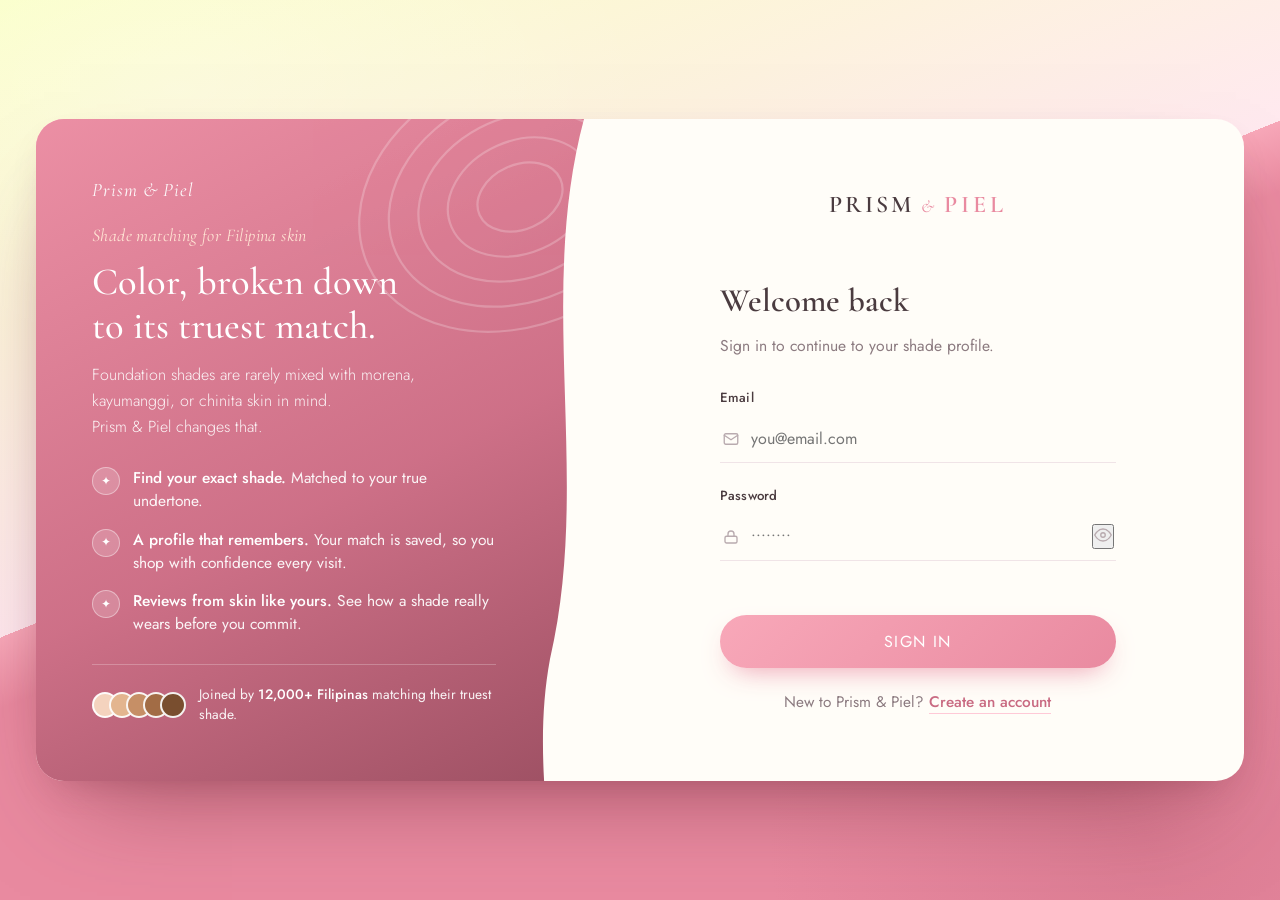
==== frontend/index.html @ 5a11ba4d "toggle switch for  password" ====
<!DOCTYPE html>
<html lang="en">
<head>
  <meta charset="UTF-8" />
  <meta name="viewport" content="width=device-width, initial-scale=1.0" />
  <title>Prism &amp; Piel</title>

  <!-- ===================================
  Cormorant Garamond - this one for elegant headings and titles 
  Jost - for body text 
  ======================================-->
  <link rel="preconnect" href="https://fonts.googleapis.com" />
  <link rel="preconnect" href="https://fonts.gstatic.com" crossorigin />
  <link href="https://fonts.googleapis.com/css2?family=Cormorant+Garamond:ital,wght@0,400;0,500;0,600;1,400&family=Jost:wght@300;400;500&display=swap" rel="stylesheet" />

  <link rel="stylesheet" href="css/style.css" />
</head>

<body>
  <div id="landingPage-screen" class="landingPage-screen hidden">
    <div class="landingPage-card">

      <div class="landingPage-hero" style="background-image:url('assets/face_girl_morena.png')">

        <svg class="landingPage-hero-deco" viewBox="0 0 200 200" aria-hidden="true">
          <g fill="none" stroke="#ffffff" stroke-width="1.3">
            <ellipse cx="100" cy="100" rx="26" ry="19" transform="rotate(-24 100 100)" />
            <ellipse cx="100" cy="100" rx="44" ry="33" transform="rotate(-24 100 100)" />
            <ellipse cx="100" cy="100" rx="62" ry="47" transform="rotate(-24 100 100)" />
            <ellipse cx="100" cy="100" rx="80" ry="61" transform="rotate(-24 100 100)" />
            <ellipse cx="100" cy="100" rx="98" ry="75" transform="rotate(-24 100 100)" />
          </g>
        </svg>

        <div class="landingPage-hero-content">
          <p class="landingPage-pov-kicker">Prism &amp; Piel</p>
          <p class="landingPage-kicker">Shade matching for Filipina skin</p>
          <h2 class="landingPage-headline">Color, broken down<br />to its truest match.</h2>
          <p class="landingPage-hero-sub">
            Foundation shades are rarely mixed with morena, kayumanggi, or chinita
            skin in mind. <br> Prism &amp; Piel changes that.
          </p>

          <ul class="landingPage-perks">
            <li>
              <span class="perk-mark">&#10022;</span>
              <span><b>Find your exact shade.</b> Matched to your true undertone.</span>
            </li>
            <li>
              <span class="perk-mark">&#10022;</span>
              <span><b>A profile that remembers.</b> Your match is saved, so you shop with confidence every visit.</span>
            </li>
            <li>
              <span class="perk-mark">&#10022;</span>
              <span><b>Reviews from skin like yours.</b> See how a shade really wears before you commit.</span>
            </li>
          </ul>

          <div class="landingPage-trust">
            <div class="landingPage-trust-swatches">
              <span style="background:#F4D3BE"></span>
              <span style="background:#E3B58F"></span>
              <span style="background:#C68F66"></span>
              <span style="background:#A26C45"></span>
              <span style="background:#794E2F"></span>
            </div>
            <p>Joined by <b>12,000+ Filipinas</b> matching their truest shade.</p>
          </div>
        </div>

        <svg class="landingPage-wave-h" viewBox="0 0 500 72" preserveAspectRatio="none" aria-hidden="true">
          <path fill="#FFFDF8" d="M0,40 C90,2 170,2 250,30 C330,58 410,72 500,32 L500,72 L0,72 Z" />
        </svg>
      </div>

      <svg class="landingPage-wave-v" viewBox="0 0 180 1000" preserveAspectRatio="none" aria-hidden="true">
        <path fill="#FFFDF8" d="M180,0 L82,0 C34,180 90,360 48,540 C20,690 86,860 62,1000 L180,1000 Z" />
      </svg>

      <div class="landingPage-body">

        <!-- ===================================
        LOGIN FORM
        ======================================-->
        <div id="login-form" class="landingPage-form">
        <div class="brand-mark">
            <span class="brand-prism">PRISM</span>
            <span class="brand-amp">&amp;</span>
            <span class="brand-piel">PIEL</span>
        </div>

          <h1 class="landingPage-title">Welcome back</h1>
          <p class="landingPage-desc">Sign in to continue to your shade profile.</p>

          <label class="field auth-field">
            <span class="field-label">Email</span>
            <span class="auth-input">
              <svg viewBox="0 0 24 24" fill="none" stroke="currentColor" stroke-width="1.8" stroke-linecap="round" stroke-linejoin="round" aria-hidden="true">
                <rect x="3" y="5" width="18" height="14" rx="2" />
                <path d="m3 7 9 6 9-6" />
              </svg>
              <input type="email" id="login-email" placeholder="you@email.com" />
            </span>
          </label>

          <label class="field auth-field">
            <span class="field-label">Password</span>
            <span class="auth-input">
              <svg viewBox="0 0 24 24" fill="none" stroke="currentColor" stroke-width="1.8" stroke-linecap="round" stroke-linejoin="round" aria-hidden="true">
                <rect x="4" y="11" width="16" height="9" rx="2" />
                <path d="M8 11V8a4 4 0 0 1 8 0v3" />
              </svg>
              <input type="password" id="login-password" placeholder="&bull;&bull;&bull;&bull;&bull;&bull;&bull;&bull;" />
              <button type="button" class="toggle-pw" data-target="login-password" aria-label="Show password">
                <svg class="eye-show" viewBox="0 0 24 24" fill="none" stroke="currentColor" stroke-width="1.8" stroke-linecap="round" stroke-linejoin="round">
                  <path d="M1 12s4-8 11-8 11 8 11 8-4 8-11 8-11-8-11-8z"/>
                  <circle cx="12" cy="12" r="3"/>
                </svg>
                <svg class="eye-hide" viewBox="0 0 24 24" fill="none" stroke="currentColor" stroke-width="1.8" stroke-linecap="round" stroke-linejoin="round" style="display:none;">
                  <path d="M17.94 17.94A10.07 10.07 0 0 1 12 20c-7 0-11-8-11-8a18.45 18.45 0 0 1 5.06-5.94"/>
                  <path d="M9.9 4.24A9.12 9.12 0 0 1 12 4c7 0 11 8 11 8a18.5 18.5 0 0 1-2.16 3.19"/>
                  <line x1="1" y1="1" x2="23" y2="23"/>
                </svg>
              </button>
            </span>
          </label>

          <p id="login-error" class="form-error"></p>

          <button class="btn btn-primary btn-block" id="btn-login">Sign In</button>

          <p class="landingPage-switch">
            New to Prism &amp; Piel?
            <a href="#" id="go-signup">Create an account</a>
          </p>
        </div>

        <!-- ===================================
        SIGNUP FORM
        ======================================-->
        <div id="signup-form" class="landingPage-form hidden">
          <h1 class="landingPage-title">Create your account</h1>
          <p class="landingPage-desc">Start matching your shade in minutes &mdash; it's free.</p>

          <label class="field auth-field">
            <span class="field-label">Full name</span>
            <span class="auth-input">
              <svg viewBox="0 0 24 24" fill="none" stroke="currentColor" stroke-width="1.8" stroke-linecap="round" stroke-linejoin="round" aria-hidden="true">
                <circle cx="12" cy="8" r="3.4" />
                <path d="M5 20c0-3.6 3.1-6 7-6s7 2.4 7 6" />
              </svg>
              <input type="text" id="signup-name" placeholder="Nadine Lustre" />
            </span>
          </label>

          <label class="field auth-field">
            <span class="field-label">Email</span>
            <span class="auth-input">
              <svg viewBox="0 0 24 24" fill="none" stroke="currentColor" stroke-width="1.8" stroke-linecap="round" stroke-linejoin="round" aria-hidden="true">
                <rect x="3" y="5" width="18" height="14" rx="2" />
                <path d="m3 7 9 6 9-6" />
              </svg>
              <input type="email" id="signup-email" placeholder="you@email.com" />
            </span>
          </label>

          <label class="field auth-field">
            <span class="field-label">Password</span>
            <span class="auth-input">
              <svg viewBox="0 0 24 24" fill="none" stroke="currentColor" stroke-width="1.8" stroke-linecap="round" stroke-linejoin="round" aria-hidden="true">
                <rect x="4" y="11" width="16" height="9" rx="2" />
                <path d="M8 11V8a4 4 0 0 1 8 0v3" />
              </svg>
              <input type="password" id="signup-password" placeholder="Choose a password" />
              <button type="button" class="toggle-pw" data-target="signup-password" aria-label="Show password">
                <svg class="eye-show" viewBox="0 0 24 24" fill="none" stroke="currentColor" stroke-width="1.8" stroke-linecap="round" stroke-linejoin="round">
                  <path d="M1 12s4-8 11-8 11 8 11 8-4 8-11 8-11-8-11-8z"/>
                  <circle cx="12" cy="12" r="3"/>
                </svg>
                <svg class="eye-hide" viewBox="0 0 24 24" fill="none" stroke="currentColor" stroke-width="1.8" stroke-linecap="round" stroke-linejoin="round" style="display:none;">
                  <path d="M17.94 17.94A10.07 10.07 0 0 1 12 20c-7 0-11-8-11-8a18.45 18.45 0 0 1 5.06-5.94"/>
                  <path d="M9.9 4.24A9.12 9.12 0 0 1 12 4c7 0 11 8 11 8a18.5 18.5 0 0 1-2.16 3.19"/>
                  <line x1="1" y1="1" x2="23" y2="23"/>
                </svg>
              </button>
            </span>
          </label>

          <p id="signup-error" class="form-error"></p>

          <button class="btn btn-primary btn-block" id="btn-signup">Create Account</button>

          <p class="landingPage-switch">
            Already have an account?
            <a href="#" id="go-login">Sign in</a>
          </p>
        </div>

      </div>
    </div>
  </div>

  
  <div id="app" class="app hidden">
    <!-- ===================================
    TOP BAR
    ======================================-->
    <header class="topbar">
      <div class="topbar-inner">
        <div class="brand-mark brand-mark-sm" data-nav="home">
          <span class="brand-prism">PRISM</span>
          <span class="brand-amp">&amp;</span>
          <span class="brand-piel">PIEL</span>
        </div>

        <nav class="nav" id="main-nav">
          <a href="#" class="nav-link" data-nav="home">Home</a>
          <a href="#" class="nav-link" data-nav="profiles">Skin Profiles</a>
          <a href="#" class="nav-link" data-nav="products">Products</a>
          <a href="#" class="nav-link" data-nav="recommend">Find My Shade</a>
        </nav>

        <div class="topbar-right">
          <span class="user-chip" id="user-chip">
            <span class="user-avatar" id="user-avatar">P</span>
            <span class="user-name" id="user-name">Guest</span>
          </span>
          <button class="btn btn-ghost btn-sm" id="btn-logout">Sign out</button>
        </div>

        <button class="nav-toggle" id="nav-toggle" aria-label="Menu">&#9776;</button>
      </div>
    </header>
    <main class="main" id="view-root">
      <div id="view-home" class="view">

        <div class="hero">
          <div class="hero-copy">
            <p class="hero-kicker">Prism &amp; Piel</p>
            <h1>Find the shade<br />that was <em>made</em><br />for your skin.</h1>
            <p>Tell us about your skin and we'll break down the spectrum &mdash;
               matching you with foundations, lippies and blushes that truly fit
               Filipino undertones.</p>
            <div class="hero-actions">
              <button class="btn btn-primary" data-nav="recommend">Find My Shade</button>
              <button class="btn btn-ghost" data-nav="products">Browse Products</button>
            </div>
          </div>
          <div class="hero-pov">
            <img src="assets/hero.jpg" alt="" onerror="this.style.display='none'" />
            <div class="hero-badge">
              <div class="hero-badge-swatches">
                <span style="background:#F4D3BE"></span>
                <span style="background:#E3B58F"></span>
                <span style="background:#C68F66"></span>
                <span style="background:#A26C45"></span>
              </div>
              <div class="hero-badge-text">
                <b>Every undertone</b><br />Warm &middot; Cool &middot; Neutral &middot; Olive
              </div>
            </div>
          </div>
        </div>

        <div class="feature-row">
          <div class="feature-card">
            <div class="feature-num">01</div>
            <h3>Build a skin profile</h3>
            <p>Save your skintone, undertone, type and concerns &mdash; keep one
               profile for each version of your skin.</p>
          </div>
          <div class="feature-card">
            <div class="feature-num">02</div>
            <h3>Get matched shades</h3>
            <p>Our engine reads your profile and ranks the product variants whose
               undertone fits you best.</p>
          </div>
          <div class="feature-card">
            <div class="feature-num">03</div>
            <h3>Shop &amp; review</h3>
            <p>Tap through to TikTok Shop, then see how a shade really wore from
               skin like yours.</p>
          </div>
        </div>

        <div class="steps-band">
          <h2>How Prism &amp; Piel works</h2>
          <div class="steps-grid">
            <div class="step">
              <div class="step-num">1</div>
              <h4>Profile</h4>
              <p>Describe your skin once.</p>
            </div>
            <div class="step">
              <div class="step-num">2</div>
              <h4>Match</h4>
              <p>See your ranked shades.</p>
            </div>
            <div class="step">
              <div class="step-num">3</div>
              <h4>Shop</h4>
              <p>Buy via TikTok Shop.</p>
            </div>
            <div class="step">
              <div class="step-num">4</div>
              <h4>Review</h4>
              <p>Share how it wore.</p>
            </div>
          </div>
        </div>

      </div>

      <div id="view-profiles" class="view hidden">
        <div class="section-head">
          <p class="section-kicker">Your skin, remembered</p>
          <h2 class="section-title">Skin Profiles</h2>
          <p class="section-sub">Create one or more profiles. Skin changes with the
             seasons &mdash; keep a profile for each version of you.</p>
        </div>
        <div class="toolbar">
          <span></span>
          <button class="btn btn-primary" id="btn-add-profile">+ New Profile</button>
        </div>
        <div id="profiles-grid">
          <div class="loading">Loading profiles&hellip;</div>
        </div>
      </div>

      <div id="view-products" class="view hidden">
        <div class="section-head">
          <p class="section-kicker">The collection</p>
          <h2 class="section-title">Browse Products</h2>
          <p class="section-sub">Foundations, lippies, blushes and more from local
             and international brands available on TikTok Shop PH.</p>
        </div>

        <div class="filter-block">
          <p class="filter-block-label">Shop by category</p>
          <div class="filter-chips" id="product-cat-chips">
            <button class="filter-chip active" data-cat="">All</button>
            <button class="filter-chip" data-cat="Base">Base</button>
            <button class="filter-chip" data-cat="Concealer">Concealer</button>
            <button class="filter-chip" data-cat="Blush">Blush</button>
            <button class="filter-chip" data-cat="Contour">Contour</button>
            <button class="filter-chip" data-cat="Highlighter">Highlighter</button>
            <button class="filter-chip" data-cat="Lipstick">Lipstick</button>
            <button class="filter-chip" data-cat="Eye Palette">Eye Palette</button>
          </div>
        </div>

        <div class="filter-block">
          <p class="filter-block-label">Shop by brand</p>
          <div class="filter-chips" id="product-brand-chips">
            <div class="loading">Loading brands&hellip;</div>
          </div>
        </div>

        <div class="product-layout">
          <div class="card-grid" id="products-grid">
            <div class="loading">Loading products&hellip;</div>
          </div>
          <aside class="detail-panel" id="products-detail-panel">
            <div class="detail-placeholder">
              <div class="empty-mark">&#10022;</div>
              <h3>Select a product</h3>
              <p>Tap any card to see its shades and reviews.</p>
            </div>
          </aside>
        </div>
      </div>

      <div id="view-recommend" class="view hidden">
        <div class="section-head">
          <p class="section-kicker">The matching engine</p>
          <h2 class="section-title">Find My Shade</h2>
          <p class="section-sub">Pick a skin profile and we'll rank the product
             variants that best fit your undertone and finish.</p>
        </div>

        <div class="rec-pickbar">
          <label class="field">
            <span class="field-label">Choose a skin profile</span>
            <select id="rec-profile-select">
              <option value="">Loading profiles&hellip;</option>
            </select>
          </label>
          <button class="btn btn-primary" id="btn-get-recs">Find My Shade</button>
        </div>

        <div id="rec-results"></div>
      </div>

    </main>
 
    <footer class="footer">
      <div class="footer-inner">
        <div class="brand-mark brand-mark-sm">
          <span class="brand-prism">PRISM</span>
          <span class="brand-amp">&amp;</span>
          <span class="brand-piel">PIEL</span>
        </div>
        <p>A shade-matching experience for Filipina skin. &copy; 2026 by G2B</p>
      </div>
    </footer>
 
  </div><!-- /app -->

  <div id="modal-overlay" class="modal-overlay hidden">
    <div class="modal">
      <button class="modal-close" id="modal-close" aria-label="Close">&times;</button>
      <div id="modal-content"></div>
    </div>
  </div>

  <!-- ===================================
  ALL SCRIPTS
  ======================================-->
  <script src="js/api.js"></script>
  <script src="js/components.js"></script>
  <script src="js/views.js"></script>
  <script src="js/app.js"></script>
 
</body>
</html>
---- frontend/css/style.css ----
:root {
  --cream: #FAFFC7;
  --blush: #F8A8B9;

  --pink-50: #FFF6F8;
  --pink-100: #FFE9EF;
  --pink-200: #FFC9D7;
  --pink-300: #FFBCCD;
  --pink-400: #F8A8B9;
  --pink-500: #E98AA0;
  --pink-600: #C96A82;

  --charcoal: #4A3B3F;
  --charcoal-soft: #8C7B80;
  --charcoal-faint: #B9ABAF;
 
  --paper: #FFFDF8;
  --surface: #FFFFFF;
  --line: #F0E4E7;
  
  --serif: 'Cormorant Garamond', Georgia, serif;
  --sans: 'Jost', 'Helvetica Neue', sans-serif;

  --radius: 18px;
  --radius-sm: 12px;
  --radius-lg: 28px;
  --shadow: 0 18px 50px -22px rgba(180, 120, 135, 0.45);
  --shadow-sm: 0 8px 24px -14px rgba(180, 120, 135, 0.4);
}


* {
  margin: 0;
  padding: 0;
  box-sizing: border-box;
}

html,
body {
  height: 100%;
}

body {
  font-family: var(--sans);
  font-weight: 400;
  font-size: 16.5px;
  color: var(--charcoal);
  background: var(--paper);
  -webkit-font-smoothing: antialiased;
  line-height: 1.65;
}

a {
  color: inherit;
  text-decoration: none;
}

img {
  max-width: 100%;
  display: block;
}

.hidden {
  display: none !important;
}


.brand-mark {
  display: flex;
  justify-content: center;
  align-items: baseline;
  gap: 7px;
  letter-spacing: 3px;
  cursor: pointer;
  user-select: none;
}

.landingPage-pov-kicker {
  font-family: var(--serif);
  font-style: italic;
  font-size: 1.2rem;
  letter-spacing: 1px;
  margin-bottom: 14px;
  opacity: 0.95;
}

.brand-prism {
  font-family: var(--serif);
  font-size: 1.5rem;
  font-weight: 600;
  color: var(--charcoal);
}

.brand-amp {
  font-family: var(--serif);
  font-size: 1.1rem;
  font-style: italic;
  color: var(--pink-500);
}

.brand-piel {
  font-family: var(--serif);
  font-size: 1.5rem;
  font-weight: 600;
  color: var(--pink-500);
  letter-spacing: 4px;
}

.brand-mark-sm .brand-prism,
.brand-mark-sm .brand-piel {
  font-size: 1.15rem;
}

.brand-mark-sm .brand-amp {
  font-size: 0.94rem;
}

.btn {
  font-family: var(--sans);
  font-size: 1.0rem;
  font-weight: 400;
  letter-spacing: 1.4px;
  text-transform: uppercase;
  padding: 13px 30px;
  border: none;
  border-radius: 100px;
  cursor: pointer;
  transition: transform .25s ease, box-shadow .25s ease, background .25s ease;
}

.btn:active {
  transform: scale(0.97);
}

.btn-primary {
  background: linear-gradient(135deg, var(--pink-400), var(--pink-500));
  color: #fff;
  box-shadow: 0 12px 28px -12px rgba(233, 138, 160, 0.9);
}

.btn-primary:hover {
  transform: translateY(-2px);
  box-shadow: 0 18px 36px -14px rgba(233, 138, 160, 1);
}

.btn-ghost {
  background: transparent;
  color: var(--charcoal-soft);
  border: 1px solid var(--line);
}

.btn-ghost:hover {
  background: var(--pink-50);
  color: var(--pink-600);
}

.btn-soft {
  background: var(--pink-100);
  color: var(--pink-600);
}

.btn-soft:hover {
  background: var(--pink-200);
}

.btn-block {
  width: 100%;
}

.btn-sm {
  padding: 9px 18px;
  font-size: 1.0rem;
}

.btn-danger {
  background: transparent;
  color: var(--pink-600);
  border: 1px solid var(--pink-200);
}

.btn-danger:hover {
  background: var(--pink-100);
}


.field {
  display: block;
  margin-bottom: 18px;
}

.field-label {
  display: block;
  font-size: 1.0rem;
  letter-spacing: 1.5px;
  text-transform: uppercase;
  color: var(--charcoal-soft);
  margin-bottom: 7px;
}

.field input,
.field select,
.field textarea {
  width: 100%;
  font-family: var(--sans);
  font-size: 1.02rem;
  font-weight: 300;
  color: var(--charcoal);
  background: var(--pink-50);
  border: 1px solid var(--line);
  border-radius: var(--radius-sm);
  padding: 13px 16px;
  transition: border .2s ease, background .2s ease;
}

.field textarea {
  resize: vertical;
  min-height: 90px;
}

.field input:focus,
.field select:focus,
.field textarea:focus {
  outline: none;
  border-color: var(--pink-400);
  background: #fff;
}

.field-row {
  display: flex;
  gap: 14px;
}

.field-row .field {
  flex: 1;
}

.form-error {
  color: var(--pink-600);
  font-size: 1.0rem;
  min-height: 20px;
  margin-bottom: 4px;
}


.check-group {
  display: flex;
  flex-wrap: wrap;
  gap: 9px;
}

.check-pill {
  position: relative;
  cursor: pointer;
}

.check-pill input {
  position: absolute;
  opacity: 0;
}

.check-pill span {
  display: inline-block;
  padding: 8px 16px;
  border-radius: 100px;
  background: var(--pink-50);
  border: 1px solid var(--line);
  font-size: 1.0rem;
  color: var(--charcoal-soft);
  transition: all .2s ease;
}

.check-pill input:checked+span {
  background: var(--pink-400);
  border-color: var(--pink-400);
  color: #fff;
}


.filter-block {
  margin-bottom: 26px;
}

.filter-block-label {
  font-size: 0.84rem;
  letter-spacing: 1.6px;
  text-transform: uppercase;
  color: var(--charcoal-soft);
  margin-bottom: 12px;
}

.filter-chips {
  display: flex;
  flex-wrap: wrap;
  gap: 12px;
}

.filter-chip {
  font-family: var(--sans);
  font-size: 0.95rem;
  padding: 13px 24px;
  border-radius: 100px;
  background: var(--surface);
  border: 1.5px solid var(--line);
  color: var(--charcoal-soft);
  cursor: pointer;
  transition: all .2s ease;
  white-space: nowrap;
}

.filter-chip:hover {
  border-color: var(--pink-300);
  color: var(--pink-600);
}

.filter-chip.active {
  background: linear-gradient(135deg, var(--pink-400), var(--pink-500));
  border-color: transparent;
  color: #fff;
  box-shadow: 0 8px 20px -10px rgba(233, 138, 160, 0.9);
}


.product-layout {
  display: grid;
  grid-template-columns: 1fr 380px;
  gap: 28px;
  align-items: start;
}

.product-layout.no-detail {
  grid-template-columns: 1fr;
}

.detail-panel {
  position: sticky;
  top: 90px;
  background: var(--surface);
  border: 1px solid var(--line);
  border-radius: var(--radius-lg);
  overflow: hidden;
  max-height: calc(100vh - 120px);
  overflow-y: auto;
}

.detail-thumb {
  aspect-ratio: 4 / 3;
  background: repeating-linear-gradient(45deg, #f4eef0, #f4eef0 14px, #efe7ea 14px, #efe7ea 28px);
  display: flex;
  align-items: center;
  justify-content: center;
  color: var(--charcoal-faint);
  font-size: 0.82rem;
  letter-spacing: 1px;
  text-transform: uppercase;
}

.detail-body {
  padding: 24px;
}

.detail-brand {
  font-size: 0.82rem;
  letter-spacing: 1.8px;
  text-transform: uppercase;
  color: var(--pink-500);
  margin-bottom: 4px;
}

.detail-name {
  font-family: var(--serif);
  font-weight: 600;
  font-size: 1.7rem;
  color: var(--charcoal);
  line-height: 1.15;
  margin-bottom: 10px;
}

.detail-desc {
  font-size: 0.98rem;
  color: var(--charcoal-soft);
  margin-bottom: 18px;
}

.detail-section-label {
  font-size: 0.8rem;
  letter-spacing: 1.5px;
  text-transform: uppercase;
  color: var(--charcoal-soft);
  margin: 20px 0 10px;
  padding-bottom: 6px;
  border-bottom: 1px solid var(--line);
}

.detail-shades {
  display: flex;
  flex-direction: column;
  gap: 8px;
}

.detail-shade-row {
  display: flex;
  align-items: center;
  gap: 12px;
  font-size: 0.92rem;
}

.detail-empty {
  font-size: 0.92rem;
  color: var(--charcoal-faint);
  font-style: italic;
  padding: 8px 0;
}

.mini-review {
  background: var(--pink-50);
  border-radius: var(--radius-sm);
  padding: 14px 16px;
  margin-bottom: 10px;
}

.mini-review-top {
  display: flex;
  align-items: center;
  justify-content: space-between;
  margin-bottom: 6px;
}

.mini-review-author {
  font-size: 0.9rem;
  color: var(--charcoal);
  font-weight: 500;
}

.mini-review-text {
  font-size: 0.9rem;
  color: var(--charcoal-soft);
}

.mini-review-date {
  font-size: 0.8rem;
  color: var(--charcoal-faint);
  margin-top: 4px;
}

.detail-placeholder {
  text-align: center;
  padding: 60px 28px;
  color: var(--charcoal-soft);
}

.detail-placeholder .empty-mark {
  font-size: 2.6rem;
  color: var(--pink-200);
  margin-bottom: 8px;
}

.detail-placeholder h3 {
  font-family: var(--serif);
  font-size: 1.3rem;
  color: var(--charcoal);
  margin-bottom: 4px;
}

.detail-placeholder p {
  font-size: 0.92rem;
}

.p-card.selected {
  border-color: var(--pink-400);
  box-shadow: 0 0 0 3px var(--pink-100);
}

.p-card {
  cursor: pointer;
}

.landingPage-screen {
  min-height: 100vh;
  display: flex;
  align-items: center;
  justify-content: center;
  padding: 48px 36px;
  position: relative;
  overflow-y: auto;
  background:
    radial-gradient(760px 420px at 14% 10%, rgba(255, 255, 255, 0.26), transparent 62%),
    radial-gradient(640px 540px at 90% 94%, rgba(201, 106, 130, 0.42), transparent 60%),
    linear-gradient(158deg, var(--cream) 0%, var(--pink-100) 45%, var(--pink-400) 44%, var(--pink-500) 50%);
}

.landingPage-card {
  position: relative;
  width: 100%;
  min-height: 600px;
  display: flex;
  background: var(--paper);
  border-radius: var(--radius-lg);
  overflow: hidden;
  box-shadow:
    0 50px 100px -44px rgba(120, 48, 64, 0.60),
    0 16px 40px -22px rgba(120, 48, 64, 0.42);
  animation: fadeUp .55s ease;
}

.landingPage-hero {
  position: relative;
  flex: 0 0 46%;
  display: flex;
  flex-direction: column;
  justify-content: center;
  padding: 56px 96px 56px 56px;
  color: #fff;
  overflow: hidden;
  background-color: var(--pink-400);
  background-size: cover;
  background-position: 50% 22%;
}

.landingPage-hero::before {
  content: "";
  position: absolute;
  inset: 0;
  z-index: 0;
  background: linear-gradient(154deg,
    rgba(233, 138, 160, 0.83) 0%,
    rgba(201, 106, 130, 0.90) 56%,
    rgba(150, 73, 92, 0.93) 100%);
}

.landingPage-hero-deco {
  position: absolute;
  top: -92px;
  right: -98px;
  width: 340px;
  height: 340px;
  z-index: 1;
  opacity: 0.22;
  pointer-events: none;
}

.landingPage-hero-content {
  position: relative;
  z-index: 2;
}

.landingPage-hero .brand-mark {
  margin-bottom: 26px;
  letter-spacing: 3px;
}

.landingPage-hero .brand-prism { color: #fff; }
.landingPage-hero .brand-amp   { color: #FFE3D3; }
.landingPage-hero .brand-piel  { color: #FFE3D3; }

.landingPage-kicker {
  font-family: var(--serif);
  font-style: italic;
  font-size: 1.12rem;
  letter-spacing: .4px;
  color: #FFE3D3;
  margin-bottom: 10px;
  animation: fadeUp .6s ease .05s both;
}

.landingPage-headline {
  font-family: var(--serif);
  font-weight: 500;
  font-size: 2.4rem;
  line-height: 1.14;
  margin-bottom: 14px;
  animation: fadeUp .6s ease .12s both;
}

.landingPage-hero-sub {
  font-size: 1rem;
  font-weight: 300;
  line-height: 1.62;
  color: rgba(255, 255, 255, 0.92);
  margin-bottom: 26px;
  animation: fadeUp .6s ease .19s both;
}

.landingPage-perks {
  list-style: none;
  display: flex;
  flex-direction: column;
  gap: 15px;
  margin-bottom: 28px;
}

.landingPage-perks li {
  display: flex;
  gap: 13px;
  align-items: flex-start;
  font-size: 0.97rem;
  line-height: 1.5;
  color: rgba(255, 255, 255, 0.93);
  animation: fadeUp .6s ease both;
}

.landingPage-perks li:nth-child(1) { animation-delay: .26s; }
.landingPage-perks li:nth-child(2) { animation-delay: .33s; }
.landingPage-perks li:nth-child(3) { animation-delay: .40s; }

.landingPage-perks b {
  font-weight: 500;
  color: #fff;
}

.perk-mark {
  flex-shrink: 0;
  width: 28px;
  height: 28px;
  margin-top: 1px;
  border-radius: 50%;
  background: rgba(255, 255, 255, 0.18);
  border: 1px solid rgba(255, 255, 255, 0.40);
  display: flex;
  align-items: center;
  justify-content: center;
  font-size: 0.76rem;
  color: #fff;
}

.landingPage-trust {
  display: flex;
  align-items: center;
  gap: 13px;
  padding-top: 20px;
  border-top: 1px solid rgba(255, 255, 255, 0.24);
  animation: fadeUp .6s ease .47s both;
}

.landingPage-trust-swatches { display: flex; }

.landingPage-trust-swatches span {
  width: 26px;
  height: 26px;
  border-radius: 50%;
  border: 2px solid rgba(255, 255, 255, 0.92);
  margin-left: -9px;
}

.landingPage-trust-swatches span:first-child { margin-left: 0; }

.landingPage-trust p {
  font-size: 0.86rem;
  line-height: 1.45;
  color: rgba(255, 255, 255, 0.92);
}

.landingPage-trust b {
  color: #fff;
  font-weight: 500;
}

.landingPage-wave-v {
  position: absolute;
  top: 0;
  bottom: 0;
  left: 46%;
  width: 180px;
  transform: translateX(-50%);
  z-index: 3;
  display: block;
}

.landingPage-wave-h { display: none; }

.landingPage-body {
  flex: 1;
  display: flex;
  flex-direction: column;
  justify-content: center;
  padding: 56px 64px;
}

.landingPage-form {
  width: 100%;
  max-width: 396px;
  margin: 0 auto;
  animation: fadeUp .5s ease;
}

.landingPage-title {
  font-family: var(--serif);
  font-weight: 600;
  font-size: 2.05rem;
  color: var(--charcoal);
  margin-bottom: 5px;
  padding-top: 50px;
}

.landingPage-desc {
  color: var(--charcoal-soft);
  font-size: 0.98rem;
  margin-bottom: 28px;
}

.landingPage-body .auth-field {
  margin-bottom: 22px;
}

.landingPage-body .field-label {
  text-transform: none;
  letter-spacing: .2px;
  font-size: 0.83rem;
  font-weight: 500;
  color: var(--charcoal);
  margin-bottom: 6px;
}

.auth-input {
  display: flex;
  align-items: center;
  gap: 11px;
  border-bottom: 1.6px solid var(--line);
  padding: 8px 2px;
  transition: border-color .2s ease;
}

.auth-input:focus-within {
  border-color: var(--pink-400);
}

.auth-input svg {
  width: 18px;
  height: 18px;
  color: var(--charcoal-faint);
  flex-shrink: 0;
  transition: color .2s ease;
}

.auth-input:focus-within svg {
  color: var(--pink-500);
}

.landingPage-body .auth-input input {
  flex: 1;
  border: none;
  background: transparent;
  border-radius: 0;
  padding: 4px 0;
  font-family: var(--sans);
  font-size: 1rem;
  font-weight: 400;
  color: var(--charcoal);
}

.landingPage-body .auth-input input:focus {
  outline: none;
  background: transparent;
}

.landingPage-body .btn-block {
  margin-top: 8px;
  padding-top: 15px;
  padding-bottom: 15px;
}

.landingPage-switch {
  text-align: center;
  font-size: 0.96rem;
  color: var(--charcoal-soft);
  margin-top: 22px;
}

.landingPage-switch a {
  color: var(--pink-600);
  font-weight: 500;
  border-bottom: 1px solid var(--pink-200);
}

.landingPage-switch a:hover {
  color: var(--pink-500);
}

.landingPage-hint {
  text-align: center;
  font-size: 0.86rem;
  color: var(--charcoal-soft);
  margin-top: 14px;
  background: var(--cream);
  padding: 9px 12px;
  border-radius: var(--radius-sm);
}

@media (max-width: 1080px) {
  .landingPage-hero {
    flex-basis: 48%;
    padding: 48px 84px 48px 44px;
  }
  .landingPage-wave-v { left: 48%; }
  .landingPage-headline { font-size: 2.1rem; }
  .landingPage-body { padding: 48px 48px; }
}

@media (max-width: 860px) {
  .landingPage-screen { padding: 32px 18px; }
  .landingPage-card {
    flex-direction: column;
    min-height: 0;
    max-width: 540px;
  }
  .landingPage-hero {
    flex: none;
    padding: 40px 44px 96px;
  }
  .landingPage-wave-v { display: none; }
  .landingPage-wave-h {
    display: block;
    position: absolute;
    left: 0;
    right: 0;
    bottom: -1px;
    width: 100%;
    height: 70px;
  }
  .landingPage-body {
    padding: 32px 44px 40px;
  }
  .landingPage-headline { font-size: 2.15rem; }
}

@media (max-width: 480px) {
  .landingPage-hero { padding: 34px 28px 88px; }
  .landingPage-body { padding: 28px 28px 34px; }
  .landingPage-headline { font-size: 1.85rem; }
}
/* TOPBAR */
.topbar {
  position: sticky;
  top: 0;
  z-index: 50;
  background: rgba(255, 253, 248, 0.88);
  backdrop-filter: blur(12px);
  border-bottom: 1px solid var(--line);
}

.topbar-inner {
  max-width: 1240px;
  margin: 0 auto;
  padding: 16px 28px;
  display: flex;
  align-items: center;
  gap: 24px;
}

.nav {
  display: flex;
  gap: 6px;
  margin: 0 auto;
}

.nav-link {
  font-size: 1.0rem;
  letter-spacing: 0.6px;
  color: var(--charcoal-soft);
  padding: 8px 16px;
  border-radius: 100px;
  transition: all .2s ease;
}

.nav-link:hover {
  color: var(--pink-600);
  background: var(--pink-50);
}

.nav-link.active {
  color: var(--pink-600);
  background: var(--pink-100);
}

.topbar-right {
  display: flex;
  align-items: center;
  gap: 12px;
}

.user-chip {
  display: flex;
  align-items: center;
  gap: 9px;
}

.user-avatar {
  width: 34px;
  height: 34px;
  border-radius: 50%;
  background: linear-gradient(135deg, var(--pink-300), var(--pink-500));
  color: #fff;
  display: flex;
  align-items: center;
  justify-content: center;
  font-family: var(--serif);
  font-size: 1rem;
  font-weight: 600;
}

.user-name {
  font-size: 0.94rem;
  color: var(--charcoal);
}

.nav-toggle {
  display: none;
  background: none;
  border: none;
  font-size: 1.4rem;
  color: var(--charcoal);
  cursor: pointer;
}

.main {
  max-width: 1240px;
  margin: 0 auto;
  padding: 48px 28px 80px;
  min-height: 60vh;
}

.view {
  animation: fadeUp .5s ease;
}

.section-head {
  margin-bottom: 32px;
}

.section-kicker {
  font-family: var(--serif);
  font-style: italic;
  font-size: 1.1rem;
  color: var(--pink-500);
  margin-bottom: 4px;
}

.section-title {
  font-family: var(--serif);
  font-weight: 500;
  font-size: 2.4rem;
  color: var(--charcoal);
  line-height: 1.1;
}

.section-sub {
  color: var(--charcoal-soft);
  font-size: 1.02rem;
  margin-top: 8px;
  max-width: 560px;
}

.toolbar {
  display: flex;
  align-items: center;
  justify-content: space-between;
  gap: 16px;
  margin-bottom: 26px;
  flex-wrap: wrap;
}

/* HERO (landing) */
.hero {
  display: grid;
  grid-template-columns: 1.05fr 0.95fr;
  gap: 48px;
  align-items: center;
  margin-bottom: 72px;
}

.hero-kicker {
  font-family: var(--serif);
  font-style: italic;
  font-size: 1.3rem;
  color: var(--pink-500);
  margin-bottom: 14px;
}

.hero h1 {
  font-family: var(--serif);
  font-weight: 500;
  font-size: 3.8rem;
  line-height: 1.06;
  color: var(--charcoal);
  margin-bottom: 20px;
}

.hero h1 em {
  font-style: italic;
  color: var(--pink-500);
}

.hero p {
  font-size: 1.02rem;
  color: var(--charcoal-soft);
  max-width: 440px;
  margin-bottom: 30px;
}

.hero-actions {
  display: flex;
  gap: 14px;
  flex-wrap: wrap;
}

.hero-pov {
  position: relative;
  border-radius: var(--radius-lg);
  overflow: hidden;
  aspect-ratio: 4 / 5;
  background: linear-gradient(160deg, var(--pink-100), var(--cream));
  box-shadow: var(--shadow);
}

.hero-pov img {
  width: 100%;
  height: 100%;
  object-fit: cover;
}

.hero-badge {
  position: absolute;
  bottom: 22px;
  left: 22px;
  right: 22px;
  background: rgba(255, 253, 248, 0.92);
  backdrop-filter: blur(8px);
  border-radius: var(--radius);
  padding: 16px 20px;
  display: flex;
  align-items: center;
  gap: 14px;
}

.hero-badge-swatches {
  display: flex;
}

.hero-badge-swatches span {
  width: 26px;
  height: 26px;
  border-radius: 50%;
  border: 2px solid #fff;
  margin-left: -8px;
}

.hero-badge-swatches span:first-child {
  margin-left: 0;
}

.hero-badge-text {
  font-size: 0.90rem;
  color: var(--charcoal-soft);
}

.hero-badge-text b {
  color: var(--charcoal);
  font-weight: 500;
}

.feature-row {
  display: grid;
  grid-template-columns: repeat(3, 1fr);
  gap: 22px;
  margin-bottom: 72px;
}

.feature-card {
  background: var(--surface);
  border: 1px solid var(--line);
  border-radius: var(--radius);
  padding: 30px 26px;
  transition: transform .3s ease, box-shadow .3s ease;
}

.feature-card:hover {
  transform: translateY(-4px);
  box-shadow: var(--shadow-sm);
}

.feature-num {
  font-family: var(--serif);
  font-style: italic;
  font-size: 1.6rem;
  color: var(--pink-300);
  margin-bottom: 10px;
}

.feature-card h3 {
  font-family: var(--serif);
  font-weight: 600;
  font-size: 1.35rem;
  color: var(--charcoal);
  margin-bottom: 8px;
}

.feature-card p {
  font-size: 0.98rem;
  color: var(--charcoal-soft);
}

.steps-band {
  background: linear-gradient(150deg, var(--pink-100), var(--cream));
  border-radius: var(--radius-lg);
  padding: 54px 48px;
  text-align: center;
}

.steps-band h2 {
  font-family: var(--serif);
  font-weight: 500;
  font-size: 2.3rem;
  color: var(--charcoal);
  margin-bottom: 36px;
}

.steps-grid {
  display: grid;
  grid-template-columns: repeat(4, 1fr);
  gap: 20px;
}

.step {
  background: rgba(255, 253, 248, 0.7);
  border-radius: var(--radius);
  padding: 24px 18px;
}

.step-num {
  width: 38px;
  height: 38px;
  margin: 0 auto 12px;
  border-radius: 50%;
  background: #fff;
  color: var(--pink-500);
  font-family: var(--serif);
  font-weight: 600;
  display: flex;
  align-items: center;
  justify-content: center;
}

.step h4 {
  font-family: var(--serif);
  font-size: 1.15rem;
  color: var(--charcoal);
  margin-bottom: 4px;
}

.step p {
  font-size: 1.0rem;
  color: var(--charcoal-soft);
}

/* Grid (products, profile, recos) */
.card-grid {
  display: grid;
  grid-template-columns: repeat(auto-fill, minmax(250px, 1fr));
  gap: 24px;
}

.p-card {
  background: var(--surface);
  border: 1px solid var(--line);
  border-radius: var(--radius);
  overflow: hidden;
  transition: transform .3s ease, box-shadow .3s ease;
  display: flex;
  flex-direction: column;
}

.p-card:hover {
  transform: translateY(-5px);
  box-shadow: var(--shadow-sm);
}

/* PLACEHOLDER image box */
.p-thumb {
  aspect-ratio: 1 / 1;
  background: repeating-linear-gradient(45deg, 
                                    #f4eef0, 
                                    #f4eef0 12px, 
                                    #efe7ea 12px, 
                                    #efe7ea 24px);
  display: flex;
  align-items: center;
  justify-content: center;
  color: var(--charcoal-faint);
  font-size: 1.0rem;
  letter-spacing: 1px;
  text-transform: uppercase;
}

.p-body {
  padding: 18px 18px 20px;
  flex: 1;
  display: flex;
  flex-direction: column;
}

.p-brand {
  font-size: 0.80rem;
  letter-spacing: 1.6px;
  text-transform: uppercase;
  color: var(--pink-500);
  margin-bottom: 4px;
}

.p-name {
  font-family: var(--serif);
  font-weight: 600;
  font-size: 1.25rem;
  color: var(--charcoal);
  line-height: 1.2;
  margin-bottom: 6px;
}

.p-meta {
  font-size: 1.0rem;
  color: var(--charcoal-soft);
  margin-bottom: 14px;
}

.p-tags {
  display: flex;
  flex-wrap: wrap;
  gap: 6px;
  margin-bottom: 14px;
}

.tag {
  font-size: 0.80rem;
  letter-spacing: 0.4px;
  padding: 4px 11px;
  border-radius: 100px;
  background: var(--pink-50);
  color: var(--charcoal-soft);
  border: 1px solid var(--line);
}

.tag-accent {
  background: var(--cream);
  color: #8a7d3a;
  border-color: transparent;
}

.p-actions {
  margin-top: auto;
  display: flex;
  gap: 8px;
}

/* color swatch */
.swatch {
  width: 22px;
  height: 22px;
  border-radius: 50%;
  border: 2px solid #fff;
  box-shadow: 0 0 0 1px var(--line);
  flex-shrink: 0;
}

.swatch-lg {
  width: 46px;
  height: 46px;
}

.swatch-row {
  display: flex;
  align-items: center;
  gap: 10px;
}

/* PROFILE CARD */
.profile-card {
  background: var(--surface);
  border: 1px solid var(--line);
  border-radius: var(--radius);
  padding: 24px;
  transition: transform .3s ease, box-shadow .3s ease;
}

.profile-card:hover {
  transform: translateY(-4px);
  box-shadow: var(--shadow-sm);
}

.profile-card.selected {
  border-color: var(--pink-400);
  box-shadow: 0 0 0 3px var(--pink-100);
}

.profile-top {
  display: flex;
  align-items: center;
  justify-content: space-between;
  margin-bottom: 16px;
}

.profile-label {
  font-family: var(--serif);
  font-weight: 600;
  font-size: 1.4rem;
  color: var(--charcoal);
}

.profile-attrs {
  display: flex;
  flex-wrap: wrap;
  gap: 7px;
  margin-bottom: 16px;
}

.attr {
  font-size: 0.93rem;
  padding: 5px 12px;
  border-radius: 100px;
  background: var(--pink-50);
  color: var(--charcoal-soft);
}

.attr b {
  color: var(--pink-600);
  font-weight: 500;
}

/* RECOMMENDATION VIEW */
.rec-pickbar {
  background: var(--surface);
  border: 1px solid var(--line);
  border-radius: var(--radius);
  padding: 24px;
  display: flex;
  align-items: flex-end;
  gap: 16px;
  margin-bottom: 32px;
  flex-wrap: wrap;
}

.rec-pickbar .field {
  margin-bottom: 0;
  flex: 1;
  min-width: 220px;
}

.rank-badge {
  position: absolute;
  top: 12px;
  left: 12px;
  width: 30px;
  height: 30px;
  border-radius: 50%;
  background: rgba(255, 253, 248, 0.95);
  color: var(--pink-600);
  font-family: var(--serif);
  font-weight: 600;
  display: flex;
  align-items: center;
  justify-content: center;
  font-size: 0.98rem;
  box-shadow: var(--shadow-sm);
}

.p-card {
  position: relative;
}

.match-bar {
  height: 5px;
  background: var(--pink-100);
  border-radius: 100px;
  overflow: hidden;
  margin-bottom: 6px;
}

.match-fill {
  height: 100%;
  background: linear-gradient(90deg, var(--pink-300), var(--pink-500));
  border-radius: 100px;
}

.match-label {
  font-size: 1.0rem;
  color: var(--charcoal-soft);
  margin-bottom: 12px;
}


/* STARS */
.stars {
  display: inline-flex;
  gap: 2px;
  color: var(--pink-400);
  font-size: 1rem;
}

.stars .dim {
  color: var(--pink-200);
}

.star-input {
  display: inline-flex;
  gap: 4px;
  cursor: pointer;
}

.star-input span {
  font-size: 1.6rem;
  color: var(--pink-200);
  transition: color .15s;
}

.star-input span.on {
  color: var(--pink-400);
}



.empty {
  text-align: center;
  padding: 70px 24px;
  color: var(--charcoal-soft);
}

.empty-mark {
  font-family: var(--serif);
  font-style: italic;
  font-size: 3rem;
  color: var(--pink-200);
  margin-bottom: 10px;
}

.empty h3 {
  font-family: var(--serif);
  font-size: 1.4rem;
  color: var(--charcoal);
  margin-bottom: 6px;
}

.empty p {
  font-size: 0.98rem;
  margin-bottom: 18px;
}

/* FOOTER */
.footer {
  border-top: 1px solid var(--line);
  background: var(--pink-50);
}

.footer-inner {
  max-width: 1240px;
  margin: 0 auto;
  padding: 30px 28px;
  display: flex;
  align-items: center;
  justify-content: space-between;
  gap: 16px;
}

.footer-inner p {
  font-size: 0.90rem;
  color: var(--charcoal-soft);
}

/* some animations */
@keyframes fadeUp {
  from {
    opacity: 0;
    transform: translateY(14px);
  }

  to {
    opacity: 1;
    transform: translateY(0);
  }
}

/* loading shimmer */
.loading {
  text-align: center;
  padding: 60px;
  color: var(--charcoal-faint);
  font-family: var(--serif);
  font-style: italic;
  font-size: 1.2rem;
}


@media (max-width: 980px) {
  .hero {
    grid-template-columns: 1fr;
    gap: 32px;
  }

  .hero h1 {
    font-size: 2.8rem;
  }

  .hero-pov {
    aspect-ratio: auto;
    height: 360px;
    max-width: 520px;
    margin: 0 auto;
    width: 100%;
  }

  .feature-row {
    grid-template-columns: 1fr;
  }

  .steps-grid {
    grid-template-columns: repeat(2, 1fr);
  }

  .stat-row {
    grid-template-columns: repeat(2, 1fr);
  }

  .landingPage-pov {
    display: none;
  }
}

@media (max-width: 760px) {
  .nav {
    display: none;
    position: absolute;
    top: 64px;
    left: 0;
    right: 0;
    flex-direction: column;
    background: var(--paper);
    padding: 16px;
    border-bottom: 1px solid var(--line);
    gap: 4px;
  }

  .nav.open {
    display: flex;
  }

  .nav-toggle {
    display: block;
    margin-left: auto;
  }

  .topbar-right .user-name {
    display: none;
  }

  .main {
    padding: 32px 18px 60px;
  }

  .section-title {
    font-size: 1.9rem;
  }

  .steps-band {
    padding: 36px 24px;
  }

  .steps-grid {
    grid-template-columns: 1fr;
  }

  .stat-row {
    grid-template-columns: 1fr;
  }

  .footer-inner {
    flex-direction: column;
    text-align: center;
  }


  .field-row {
    flex-direction: column;
    gap: 0;
  }

  .hero h1 {
    font-size: 2.2rem;
  }

  .hero-pov {
    height: 300px;
  }
}

.modal-overlay {
  position: fixed;
  inset: 0;
  background: rgba(74, 59, 63, 0.4);
  backdrop-filter: blur(4px);
  display: flex;
  align-items: center;
  justify-content: center;
  z-index: 100;
  padding: 24px;
}

.modal {
  background: var(--paper);
  border-radius: var(--radius-lg);
  width: 100%;
  max-width: 520px;
  max-height: 88vh;
  overflow-y: auto;
  padding: 36px;
  position: relative;
  animation: fadeUp .35s ease;
}

.modal-close {
  position: absolute;
  top: 18px;
  right: 22px;
  background: none;
  border: none;
  font-size: 1.7rem;
  color: var(--charcoal-faint);
  cursor: pointer;
  line-height: 1;
}

.modal-close:hover {
  color: var(--pink-600);
}

.modal-title {
  font-family: var(--serif);
  font-weight: 500;
  font-size: 1.8rem;
  color: var(--charcoal);
  margin-bottom: 20px;
}

.toast {
  position: fixed;
  bottom: 28px;
  left: 50%;
  transform: translateX(-50%) translateY(20px);
  background: var(--charcoal);
  color: #fff;
  padding: 13px 26px;
  border-radius: 100px;
  font-size: 0.92rem;
  letter-spacing: 0.3px;
  opacity: 0;
  pointer-events: none;
  transition: all .3s ease;
  z-index: 200;
}

.toast.show {
  opacity: 1;
  transform: translateX(-50%) translateY(0);
}

.toast.success { background: #5b8a6f; }
.toast.error   { background: var(--pink-600); }
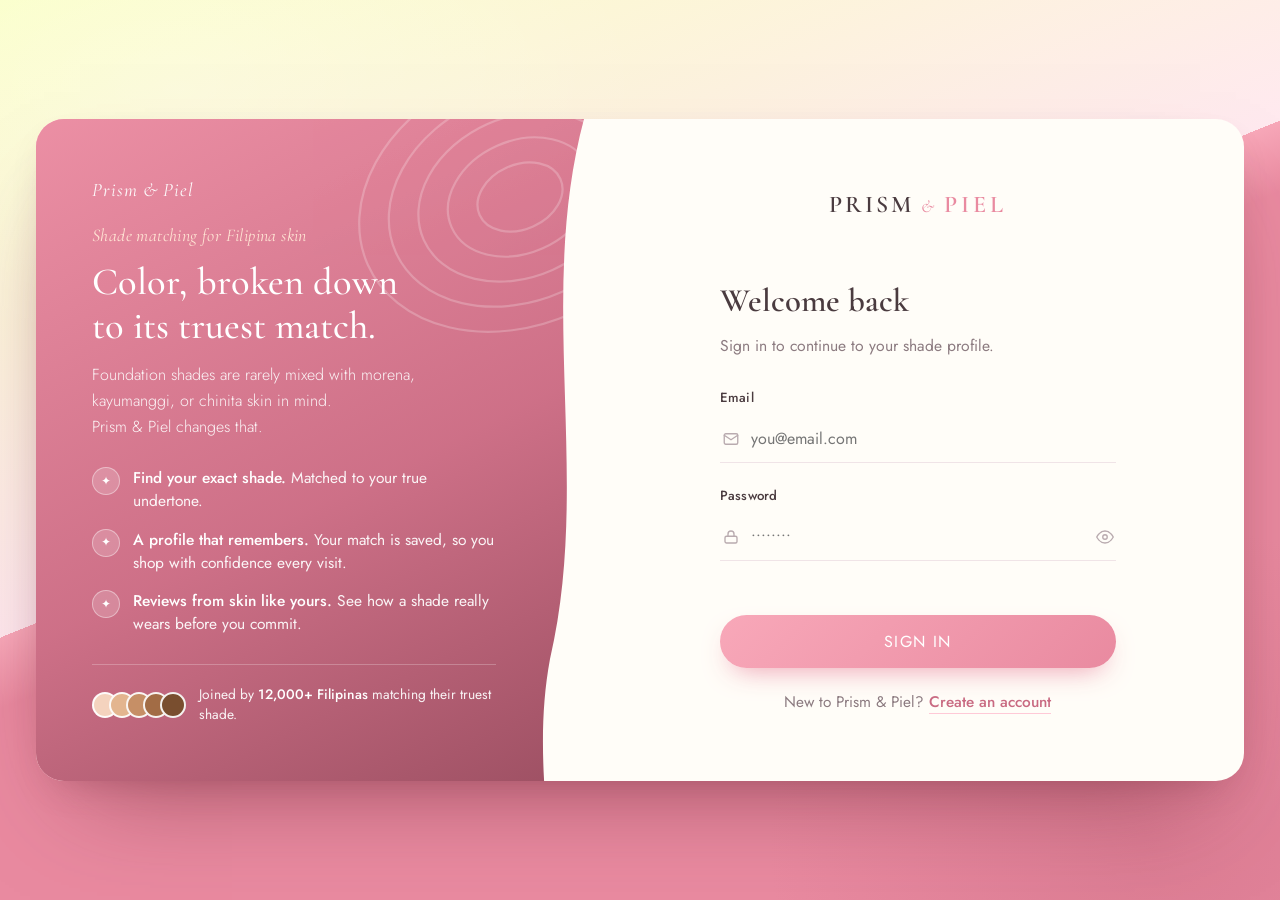
==== commit 6d2c3ba1: "index updates" ====
--- a/frontend/index.html
+++ b/frontend/index.html
@@ -195,7 +195,6 @@
             <a href="#" id="go-login">Sign in</a>
           </p>
         </div>
-
       </div>
     </div>
   </div>
@@ -232,7 +231,47 @@
       </div>
     </header>
     <main class="main" id="view-root">
+
       <div id="view-home" class="view">
+      <!-- Welcome band — personalized greeting -->
+      <div class="welcome-band">
+        <div>
+          <p class="welcome-kicker">Good to see you</p>
+          <h1 class="welcome-title">Welcome back, <em id="welcome-name">there</em>.</h1>
+          <p class="welcome-sub">Your shade profile is ready — here's what we matched for you today.</p>
+        </div>
+        <div class="welcome-swatch-block">
+          <div class="welcome-swatches">
+            <span style="background:#F4D3BE"></span>
+            <span style="background:#E3B58F"></span>
+            <span style="background:#C68F66"></span>
+            <span style="background:#A26C45"></span>
+            <span style="background:#794E2F"></span>
+          </div>
+          <p class="welcome-swatch-label">Fair &middot; Light &middot; Medium &middot; Tan &middot; Deep</p>
+        </div>
+      </div>
+
+      <!-- Top picks + detail panel -->
+      <div class="product-layout" style="margin-bottom:56px;">
+        <div>
+          <div class="section-head">
+            <p class="section-kicker">Matched for you</p>
+            <h2 class="section-title">Top Shade Picks</h2>
+            <p class="section-sub">Based on your first skin profile's undertone and finish.</p>
+          </div>
+          <div class="card-grid" id="home-recs-grid">
+            <div class="loading">Finding your shades&hellip;</div>
+          </div>
+        </div>
+        <aside class="detail-panel" id="home-detail-panel">
+          <div class="detail-placeholder">
+            <div class="empty-mark">&#10022;</div>
+            <h3>Select a product</h3>
+            <p>Tap any card to see its shades and reviews.</p>
+          </div>
+        </aside>
+      </div>
 
         <div class="hero">
           <div class="hero-copy">
@@ -322,8 +361,92 @@
           <span></span>
           <button class="btn btn-primary" id="btn-add-profile">+ New Profile</button>
         </div>
-        <div id="profiles-grid">
+        <!-- Profile chips selector row -->
+        <div class="profile-selector" id="profile-selector">
           <div class="loading">Loading profiles&hellip;</div>
+        </div>
+
+        <!-- Active profile detail card (hidden until a chip is selected) -->
+        <div class="profile-detail-card hidden" id="profile-detail-card">
+          <div class="profile-detail-header">
+            <div>
+              <p class="section-kicker">Active profile</p>
+              <h3 class="profile-detail-title" id="pd-title">—</h3>
+            </div>
+            <button class="btn btn-danger btn-sm" id="btn-delete-profile">Remove profile</button>
+          </div>
+          <div class="profile-attrs-grid" id="pd-attrs"></div>
+          <div id="pd-concerns-wrap">
+            <p class="detail-section-label">Primary Concerns</p>
+            <div class="p-tags" id="pd-concerns"></div>
+          </div>
+        </div>
+
+        <!-- New profile inline form (hidden by default) -->
+        <div class="profile-form-card hidden" id="profile-form-card">
+          <h3 class="profile-form-title">New Skin Profile</h3>
+
+          <label class="field">
+            <span class="field-label">Profile Label</span>
+            <input type="text" id="pf-label" placeholder="e.g. Everyday Look, Glam Night" />
+          </label>
+
+          <div class="field-row">
+            <label class="field">
+              <span class="field-label">Skintone</span>
+              <select id="pf-skintone">
+                <option value="">Select&hellip;</option>
+                <option>Fair</option><option>Light</option><option>Medium</option>
+                <option>Tan</option><option>Deep</option>
+              </select>
+            </label>
+            <label class="field">
+              <span class="field-label">Undertone</span>
+              <select id="pf-undertone">
+                <option value="">Select&hellip;</option>
+                <option>Warm</option><option>Cool</option>
+                <option>Neutral</option><option>Olive</option>
+              </select>
+            </label>
+          </div>
+
+          <div class="field-row">
+            <label class="field">
+              <span class="field-label">Skin Type</span>
+              <select id="pf-skintype">
+                <option value="">Select&hellip;</option>
+                <option>Oily</option><option>Dry</option><option>Combination</option>
+                <option>Normal</option><option>Sensitive</option>
+              </select>
+            </label>
+            <label class="field">
+              <span class="field-label">Preferred Finish</span>
+              <select id="pf-finish">
+                <option value="">Select&hellip;</option>
+                <option>Matte</option><option>Dewy</option><option>Satin</option>
+                <option>Natural</option><option>Shimmer</option>
+              </select>
+            </label>
+          </div>
+
+          <label class="field">
+            <span class="field-label">Primary Concerns</span>
+            <div class="check-group" id="pf-concerns">
+              <label class="check-pill"><input type="checkbox" value="Acne" /><span>Acne</span></label>
+              <label class="check-pill"><input type="checkbox" value="Dark Spots" /><span>Dark Spots</span></label>
+              <label class="check-pill"><input type="checkbox" value="Dullness" /><span>Dullness</span></label>
+              <label class="check-pill"><input type="checkbox" value="Oiliness" /><span>Oiliness</span></label>
+              <label class="check-pill"><input type="checkbox" value="Dryness" /><span>Dryness</span></label>
+              <label class="check-pill"><input type="checkbox" value="Aging" /><span>Aging</span></label>
+            </div>
+          </label>
+
+          <p id="pf-error" class="form-error"></p>
+
+          <div style="display:flex;gap:10px;margin-top:8px;">
+            <button class="btn btn-primary" id="btn-save-profile">Save Profile</button>
+            <button class="btn btn-ghost" id="btn-cancel-profile">Cancel</button>
+          </div>
         </div>
       </div>
 
@@ -385,6 +508,19 @@
               <option value="">Loading profiles&hellip;</option>
             </select>
           </label>
+          <label class="field">
+            <span class="field-label">Category</span>
+            <select id="rec-category-select">
+              <option value="">All categories</option>
+              <option value="Base">Base</option>
+              <option value="Concealer">Concealer</option>
+              <option value="Blush">Blush</option>
+              <option value="Contour">Contour</option>
+              <option value="Highlighter">Highlighter</option>
+              <option value="Lipstick">Lipstick</option>
+              <option value="Eye Palette">Eye Palette</option>
+            </select>
+          </label>
           <button class="btn btn-primary" id="btn-get-recs">Find My Shade</button>
         </div>
 
--- a/frontend/css/style.css
+++ b/frontend/css/style.css
@@ -827,6 +827,29 @@
   .landingPage-body { padding: 28px 28px 34px; }
   .landingPage-headline { font-size: 1.85rem; }
 }
+
+/* PASSWORD TOGGLE BUTTON */
+.toggle-pw {
+  background: none;
+  border: none;
+  cursor: pointer;
+  padding: 0;
+  display: flex;
+  align-items: center;
+  color: var(--charcoal-faint);
+  flex-shrink: 0;
+  transition: color .2s ease;
+}
+
+.toggle-pw:hover {
+  color: var(--pink-500);
+}
+
+.toggle-pw svg {
+  width: 18px;
+  height: 18px;
+}
+
 /* TOPBAR */
 .topbar {
   position: sticky;
@@ -1643,14 +1666,15 @@
   transform: translateX(-50%) translateY(20px);
   background: var(--charcoal);
   color: #fff;
-  padding: 13px 26px;
+  font-size: 0.9rem;
+
+  padding: 12px 24px;
   border-radius: 100px;
-  font-size: 0.92rem;
+  opacity: 0;
   letter-spacing: 0.3px;
-  opacity: 0;
+  transition: opacity .3s ease, transform .3s ease;
   pointer-events: none;
-  transition: all .3s ease;
-  z-index: 200;
+  z-index: 999;
 }
 
 .toast.show {
@@ -1658,5 +1682,235 @@
   transform: translateX(-50%) translateY(0);
 }
 
-.toast.success { background: #5b8a6f; }
-.toast.error   { background: var(--pink-600); }
+.toast.success { background: var(--pink-600); }
+.toast.error   { background: #b04060; }
+
+/* ── WELCOME BAND ─────────────────────────────── */
+.welcome-band {
+  background: linear-gradient(135deg, var(--pink-100), var(--cream));
+  border-radius: var(--radius-lg);
+  padding: 36px 40px;
+  display: flex;
+  align-items: center;
+  justify-content: space-between;
+  gap: 24px;
+  margin-bottom: 36px;
+  flex-wrap: wrap;
+}
+
+.welcome-kicker {
+  font-family: var(--serif);
+  font-style: italic;
+  font-size: 1rem;
+  color: var(--pink-500);
+  margin-bottom: 4px;
+}
+
+.welcome-title {
+  font-family: var(--serif);
+  font-weight: 500;
+  font-size: 2rem;
+  color: var(--charcoal);
+  margin-bottom: 6px;
+  line-height: 1.15;
+}
+
+.welcome-title em {
+  font-style: italic;
+  color: var(--pink-500);
+}
+
+.welcome-sub {
+  color: var(--charcoal-soft);
+  font-size: 0.96rem;
+}
+
+.welcome-swatch-block {
+  text-align: center;
+  flex-shrink: 0;
+}
+
+.welcome-swatches {
+  display: flex;
+  align-items: center;
+  gap: 6px;
+  margin-bottom: 6px;
+}
+
+.welcome-swatches span {
+  display: block;
+  width: 36px;
+  height: 36px;
+  border-radius: 50%;
+  border: 2.5px solid #fff;
+  box-shadow: 0 2px 8px rgba(180, 120, 135, 0.2);
+}
+
+.welcome-swatch-label {
+  font-size: 0.76rem;
+  color: var(--charcoal-faint);
+  letter-spacing: 0.4px;
+}
+
+/* ── PROFILE SELECTOR CHIPS ───────────────────── */
+.profile-selector {
+  display: flex;
+  gap: 14px;
+  flex-wrap: wrap;
+  margin-bottom: 28px;
+}
+
+.profile-chip {
+  background: var(--surface);
+  border: 1px solid var(--line);
+  border-radius: var(--radius);
+  padding: 16px 20px;
+  cursor: pointer;
+  transition: all .2s ease;
+  flex: 1;
+  min-width: 180px;
+  text-align: left;
+  font-family: var(--sans);
+}
+
+.profile-chip:hover {
+  border-color: var(--pink-300);
+  transform: translateY(-2px);
+  box-shadow: var(--shadow-sm);
+}
+
+.profile-chip.active {
+  border-color: var(--pink-400);
+  box-shadow: 0 0 0 3px var(--pink-100);
+}
+
+.profile-chip-label {
+  font-family: var(--serif);
+  font-weight: 600;
+  font-size: 1.15rem;
+  color: var(--charcoal);
+  margin-bottom: 8px;
+}
+
+.profile-chip-add {
+  background: var(--pink-50);
+  border-style: dashed;
+  display: flex;
+  flex-direction: column;
+  align-items: center;
+  justify-content: center;
+  min-height: 88px;
+  color: var(--charcoal-faint);
+  font-size: 0.84rem;
+  letter-spacing: 0.5px;
+  gap: 4px;
+}
+
+.profile-chip-add:hover {
+  background: var(--pink-100);
+  border-color: var(--pink-400);
+  color: var(--pink-600);
+  transform: translateY(-2px);
+}
+
+.profile-chip-add-icon {
+  font-size: 1.6rem;
+  line-height: 1;
+}
+
+/* ── PROFILE DETAIL CARD ──────────────────────── */
+.profile-detail-card {
+  background: var(--surface);
+  border: 1px solid var(--line);
+  border-radius: var(--radius-lg);
+  padding: 28px 32px;
+  animation: fadeUp .4s ease;
+}
+
+.profile-detail-header {
+  display: flex;
+  align-items: flex-start;
+  justify-content: space-between;
+  gap: 16px;
+  margin-bottom: 22px;
+  flex-wrap: wrap;
+}
+
+.profile-detail-title {
+  font-family: var(--serif);
+  font-weight: 600;
+  font-size: 1.6rem;
+  color: var(--charcoal);
+}
+
+.profile-attrs-grid {
+  display: grid;
+  grid-template-columns: repeat(auto-fill, minmax(150px, 1fr));
+  gap: 12px;
+  margin-bottom: 20px;
+}
+
+.profile-attr-box {
+  background: var(--pink-50);
+  border-radius: var(--radius-sm);
+  padding: 14px 16px;
+}
+
+.profile-attr-label {
+  font-size: 0.70rem;
+  letter-spacing: 1.5px;
+  text-transform: uppercase;
+  color: var(--charcoal-faint);
+  margin-bottom: 4px;
+}
+
+.profile-attr-value {
+  font-family: var(--serif);
+  font-size: 1.15rem;
+  color: var(--charcoal);
+}
+
+/* ── PROFILE FORM CARD ────────────────────────── */
+.profile-form-card {
+  background: var(--surface);
+  border: 1px solid var(--line);
+  border-radius: var(--radius-lg);
+  padding: 28px 32px;
+  margin-top: 24px;
+  animation: fadeUp .4s ease;
+}
+
+.profile-form-title {
+  font-family: var(--serif);
+  font-weight: 600;
+  font-size: 1.5rem;
+  color: var(--charcoal);
+  margin-bottom: 22px;
+}
+
+/* ── RECOMMENDATION GRID EMPTY STATE ──────────── */
+#rec-grid > .empty {
+  grid-column: 1 / -1;
+}
+
+/* ── RESPONSIVE ───────────────────────────────── */
+@media (max-width: 760px) {
+  .welcome-band {
+    padding: 24px;
+    flex-direction: column;
+    align-items: flex-start;
+  }
+
+  .welcome-title {
+    font-size: 1.6rem;
+  }
+
+  .profile-detail-card,
+  .profile-form-card {
+    padding: 20px;
+  }
+
+  .profile-attrs-grid {
+    grid-template-columns: 1fr 1fr;
+  }
+}
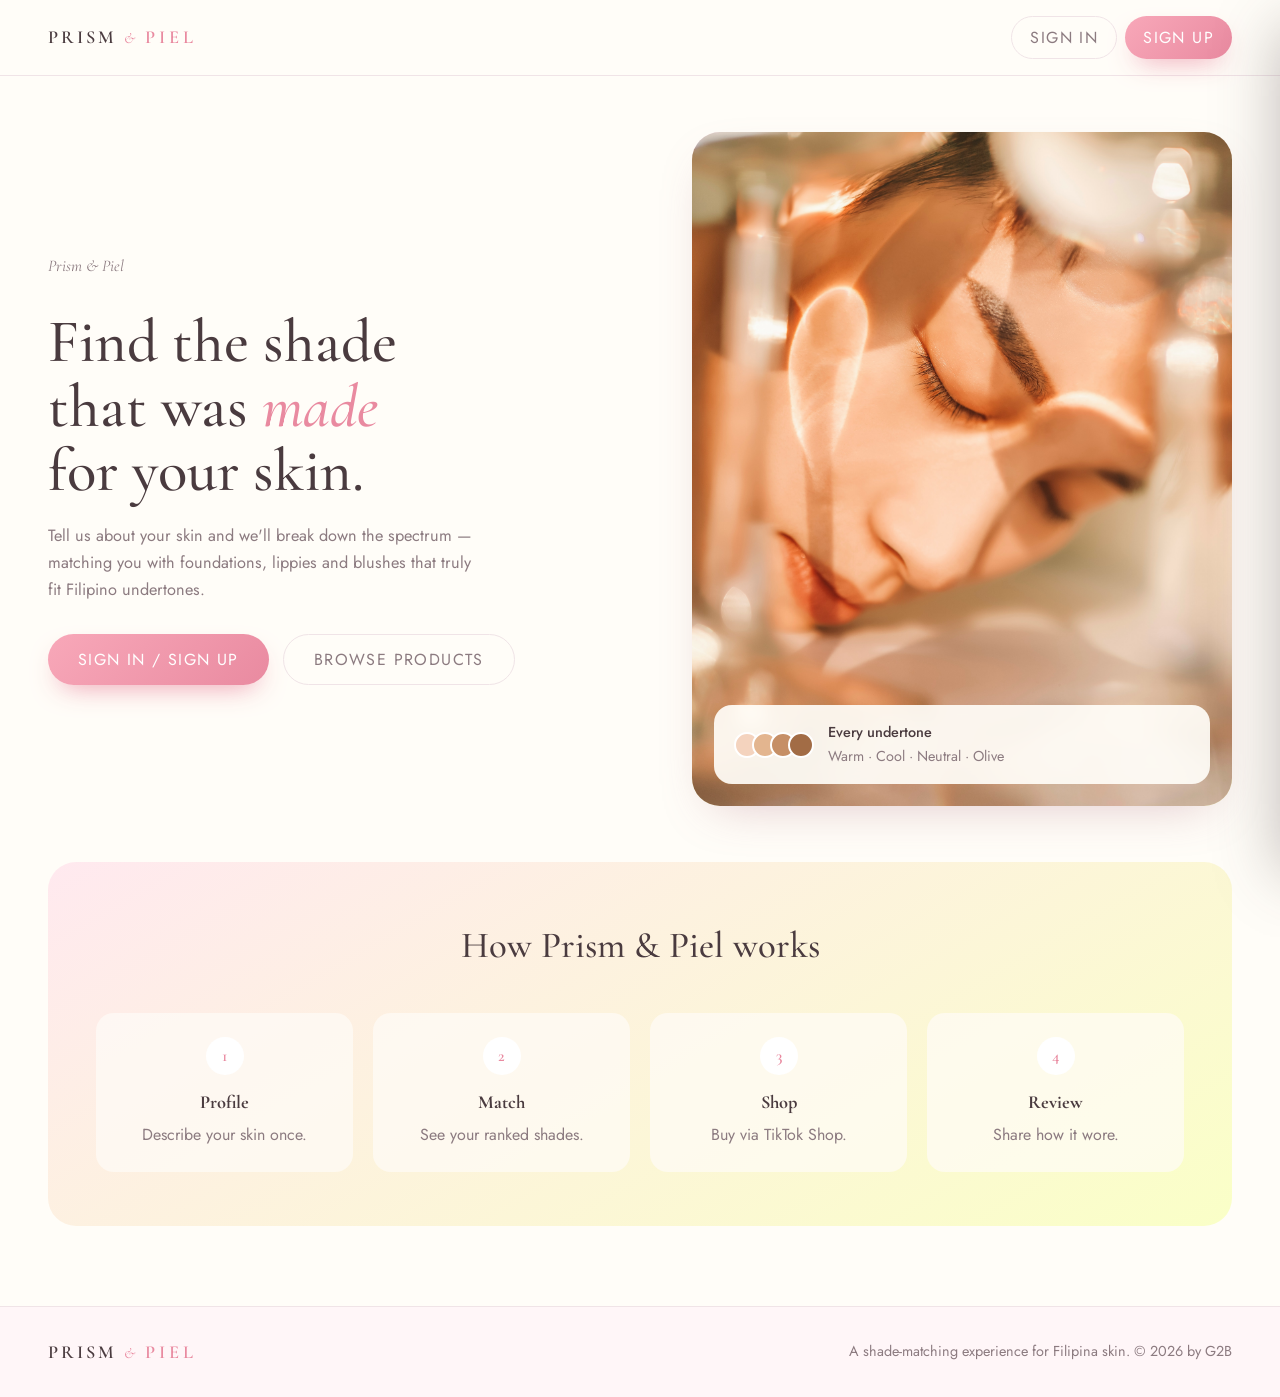
==== commit 93693ec0: "modifications with bugs yet to be solved lmao" ====
--- a/frontend/index.html
+++ b/frontend/index.html
@@ -17,439 +17,225 @@
 </head>
 
 <body>
-  <div id="landingPage-screen" class="landingPage-screen hidden">
-    <div class="landingPage-card">
-
-      <div class="landingPage-hero" style="background-image:url('assets/face_girl_morena.png')">
-
-        <svg class="landingPage-hero-deco" viewBox="0 0 200 200" aria-hidden="true">
-          <g fill="none" stroke="#ffffff" stroke-width="1.3">
-            <ellipse cx="100" cy="100" rx="26" ry="19" transform="rotate(-24 100 100)" />
-            <ellipse cx="100" cy="100" rx="44" ry="33" transform="rotate(-24 100 100)" />
-            <ellipse cx="100" cy="100" rx="62" ry="47" transform="rotate(-24 100 100)" />
-            <ellipse cx="100" cy="100" rx="80" ry="61" transform="rotate(-24 100 100)" />
-            <ellipse cx="100" cy="100" rx="98" ry="75" transform="rotate(-24 100 100)" />
-          </g>
-        </svg>
-
-        <div class="landingPage-hero-content">
-          <p class="landingPage-pov-kicker">Prism &amp; Piel</p>
-          <p class="landingPage-kicker">Shade matching for Filipina skin</p>
-          <h2 class="landingPage-headline">Color, broken down<br />to its truest match.</h2>
-          <p class="landingPage-hero-sub">
-            Foundation shades are rarely mixed with morena, kayumanggi, or chinita
-            skin in mind. <br> Prism &amp; Piel changes that.
-          </p>
-
-          <ul class="landingPage-perks">
-            <li>
-              <span class="perk-mark">&#10022;</span>
-              <span><b>Find your exact shade.</b> Matched to your true undertone.</span>
-            </li>
-            <li>
-              <span class="perk-mark">&#10022;</span>
-              <span><b>A profile that remembers.</b> Your match is saved, so you shop with confidence every visit.</span>
-            </li>
-            <li>
-              <span class="perk-mark">&#10022;</span>
-              <span><b>Reviews from skin like yours.</b> See how a shade really wears before you commit.</span>
-            </li>
-          </ul>
-
-          <div class="landingPage-trust">
-            <div class="landingPage-trust-swatches">
+
+  <!-- ============================================================
+       LANDING PAGE  
+       ============================================================ -->
+  <div id="landing" class="landing">
+
+    <header class="landing-topbar">
+      <div class="landing-topbar-inner">
+        <div class="brand-mark brand-mark-sm">
+          <span class="brand-prism">PRISM</span>
+          <span class="brand-amp">&amp;</span>
+          <span class="brand-piel">PIEL</span>
+        </div>
+        <div class="landing-topbar-actions">
+          <button class="btn btn-ghost btn-sm" data-open-auth="login">Sign In</button>
+          <button class="btn btn-primary btn-sm" data-open-auth="signup">Sign Up</button>
+        </div>
+      </div>
+    </header>
+
+    <main class="landing-main">
+      <!-- Hero -->
+      <section class="hero">
+        <div class="hero-copy">
+          <p class="hero-kicker">Prism &amp; Piel</p>
+          <h1>Find the shade<br />that was <em>made</em><br />for your skin.</h1>
+          <p>Tell us about your skin and we'll break down the spectrum &mdash;
+             matching you with foundations, lippies and blushes that truly fit
+             Filipino undertones.</p>
+          <div class="hero-actions">
+            <button class="btn btn-primary" data-open-auth="login">Sign In / Sign Up</button>
+            <button class="btn btn-ghost" id="btn-browse-guest">Browse Products</button>
+          </div>
+        </div>
+        <div class="hero-pov">
+          <img src="assets/hero.jpg" alt="" onerror="this.style.display='none'" />
+          <div class="hero-badge">
+            <div class="hero-badge-swatches">
+              <span style="background:#F4D3BE"></span>
+              <span style="background:#E3B58F"></span>
+              <span style="background:#C68F66"></span>
+              <span style="background:#A26C45"></span>
+            </div>
+            <div class="hero-badge-text">
+              <b>Every undertone</b><br />Warm &middot; Cool &middot; Neutral &middot; Olive
+            </div>
+          </div>
+        </div>
+      </section>
+
+      <!-- Steps band -->
+      <section class="steps-band">
+        <h2>How Prism &amp; Piel works</h2>
+        <div class="steps-grid">
+          <div class="step">
+            <div class="step-num">1</div>
+            <h4>Profile</h4>
+            <p>Describe your skin once.</p>
+          </div>
+          <div class="step">
+            <div class="step-num">2</div>
+            <h4>Match</h4>
+            <p>See your ranked shades.</p>
+          </div>
+          <div class="step">
+            <div class="step-num">3</div>
+            <h4>Shop</h4>
+            <p>Buy via TikTok Shop.</p>
+          </div>
+          <div class="step">
+            <div class="step-num">4</div>
+            <h4>Review</h4>
+            <p>Share how it wore.</p>
+          </div>
+        </div>
+      </section>
+
+    </main>
+
+    <footer class="footer">
+      <div class="footer-inner">
+        <div class="brand-mark brand-mark-sm">
+          <span class="brand-prism">PRISM</span>
+          <span class="brand-amp">&amp;</span>
+          <span class="brand-piel">PIEL</span>
+        </div>
+        <p>A shade-matching experience for Filipina skin. &copy; 2026 by G2B</p>
+      </div>
+    </footer>
+
+  </div><!-- /#landing -->
+
+
+  <!-- ============================================================
+       MAIN APP  
+       ============================================================ -->
+  <div id="app" class="app hidden">
+
+    <header class="topbar">
+      <div class="topbar-inner">
+        <div class="brand-mark brand-mark-sm" data-nav="home">
+          <span class="brand-prism">PRISM</span>
+          <span class="brand-amp">&amp;</span>
+          <span class="brand-piel">PIEL</span>
+        </div>
+
+        <nav class="nav" id="main-nav">
+          <a href="#" class="nav-link" data-nav="home">Home</a>
+          <a href="#" class="nav-link" data-nav="profiles">Skin Profiles</a>
+          <a href="#" class="nav-link" data-nav="products">Products</a>
+          <a href="#" class="nav-link" data-nav="recommend">Find My Shade</a>
+        </nav>
+
+        <div class="topbar-right">
+          <!-- shown when signed in -->
+          <span class="user-chip" id="user-chip">
+            <span class="user-avatar" id="user-avatar">P</span>
+            <span class="user-name" id="user-name">Guest</span>
+          </span>
+          <button class="btn btn-ghost btn-sm" id="btn-logout">Sign out</button>
+          <!-- shown when browsing as guest -->
+          <button class="btn btn-primary btn-sm hidden" id="btn-guest-signin"
+                  data-open-auth="login">Sign In</button>
+        </div>
+
+        <button class="nav-toggle" id="nav-toggle" aria-label="Menu">&#9776;</button>
+      </div>
+    </header>
+
+    <main class="main" id="view-root">
+
+      <!-- ============ HOME ============ -->
+      <div id="view-home" class="view">
+
+        <div class="welcome-band">
+          <div>
+            <p class="welcome-kicker" id="home-kicker">Good to see you</p>
+            <h1 class="welcome-title">Welcome<span id="home-comma">,</span> <em id="welcome-name">there</em>.</h1>
+            <p class="welcome-sub" id="home-sub">Here's a quick look at what's waiting for you.</p>
+          </div>
+          <div class="welcome-swatch-block">
+            <div class="welcome-swatches">
               <span style="background:#F4D3BE"></span>
               <span style="background:#E3B58F"></span>
               <span style="background:#C68F66"></span>
               <span style="background:#A26C45"></span>
               <span style="background:#794E2F"></span>
             </div>
-            <p>Joined by <b>12,000+ Filipinas</b> matching their truest shade.</p>
-          </div>
-        </div>
-
-        <svg class="landingPage-wave-h" viewBox="0 0 500 72" preserveAspectRatio="none" aria-hidden="true">
-          <path fill="#FFFDF8" d="M0,40 C90,2 170,2 250,30 C330,58 410,72 500,32 L500,72 L0,72 Z" />
-        </svg>
-      </div>
-
-      <svg class="landingPage-wave-v" viewBox="0 0 180 1000" preserveAspectRatio="none" aria-hidden="true">
-        <path fill="#FFFDF8" d="M180,0 L82,0 C34,180 90,360 48,540 C20,690 86,860 62,1000 L180,1000 Z" />
-      </svg>
-
-      <div class="landingPage-body">
-
-        <!-- ===================================
-        LOGIN FORM
-        ======================================-->
-        <div id="login-form" class="landingPage-form">
-        <div class="brand-mark">
-            <span class="brand-prism">PRISM</span>
-            <span class="brand-amp">&amp;</span>
-            <span class="brand-piel">PIEL</span>
-        </div>
-
-          <h1 class="landingPage-title">Welcome back</h1>
-          <p class="landingPage-desc">Sign in to continue to your shade profile.</p>
-
-          <label class="field auth-field">
-            <span class="field-label">Email</span>
-            <span class="auth-input">
-              <svg viewBox="0 0 24 24" fill="none" stroke="currentColor" stroke-width="1.8" stroke-linecap="round" stroke-linejoin="round" aria-hidden="true">
-                <rect x="3" y="5" width="18" height="14" rx="2" />
-                <path d="m3 7 9 6 9-6" />
-              </svg>
-              <input type="email" id="login-email" placeholder="you@email.com" />
-            </span>
-          </label>
-
-          <label class="field auth-field">
-            <span class="field-label">Password</span>
-            <span class="auth-input">
-              <svg viewBox="0 0 24 24" fill="none" stroke="currentColor" stroke-width="1.8" stroke-linecap="round" stroke-linejoin="round" aria-hidden="true">
-                <rect x="4" y="11" width="16" height="9" rx="2" />
-                <path d="M8 11V8a4 4 0 0 1 8 0v3" />
-              </svg>
-              <input type="password" id="login-password" placeholder="&bull;&bull;&bull;&bull;&bull;&bull;&bull;&bull;" />
-              <button type="button" class="toggle-pw" data-target="login-password" aria-label="Show password">
-                <svg class="eye-show" viewBox="0 0 24 24" fill="none" stroke="currentColor" stroke-width="1.8" stroke-linecap="round" stroke-linejoin="round">
-                  <path d="M1 12s4-8 11-8 11 8 11 8-4 8-11 8-11-8-11-8z"/>
-                  <circle cx="12" cy="12" r="3"/>
-                </svg>
-                <svg class="eye-hide" viewBox="0 0 24 24" fill="none" stroke="currentColor" stroke-width="1.8" stroke-linecap="round" stroke-linejoin="round" style="display:none;">
-                  <path d="M17.94 17.94A10.07 10.07 0 0 1 12 20c-7 0-11-8-11-8a18.45 18.45 0 0 1 5.06-5.94"/>
-                  <path d="M9.9 4.24A9.12 9.12 0 0 1 12 4c7 0 11 8 11 8a18.5 18.5 0 0 1-2.16 3.19"/>
-                  <line x1="1" y1="1" x2="23" y2="23"/>
-                </svg>
-              </button>
-            </span>
-          </label>
-
-          <p id="login-error" class="form-error"></p>
-
-          <button class="btn btn-primary btn-block" id="btn-login">Sign In</button>
-
-          <p class="landingPage-switch">
-            New to Prism &amp; Piel?
-            <a href="#" id="go-signup">Create an account</a>
-          </p>
-        </div>
-
-        <!-- ===================================
-        SIGNUP FORM
-        ======================================-->
-        <div id="signup-form" class="landingPage-form hidden">
-          <h1 class="landingPage-title">Create your account</h1>
-          <p class="landingPage-desc">Start matching your shade in minutes &mdash; it's free.</p>
-
-          <label class="field auth-field">
-            <span class="field-label">Full name</span>
-            <span class="auth-input">
-              <svg viewBox="0 0 24 24" fill="none" stroke="currentColor" stroke-width="1.8" stroke-linecap="round" stroke-linejoin="round" aria-hidden="true">
-                <circle cx="12" cy="8" r="3.4" />
-                <path d="M5 20c0-3.6 3.1-6 7-6s7 2.4 7 6" />
-              </svg>
-              <input type="text" id="signup-name" placeholder="Nadine Lustre" />
-            </span>
-          </label>
-
-          <label class="field auth-field">
-            <span class="field-label">Email</span>
-            <span class="auth-input">
-              <svg viewBox="0 0 24 24" fill="none" stroke="currentColor" stroke-width="1.8" stroke-linecap="round" stroke-linejoin="round" aria-hidden="true">
-                <rect x="3" y="5" width="18" height="14" rx="2" />
-                <path d="m3 7 9 6 9-6" />
-              </svg>
-              <input type="email" id="signup-email" placeholder="you@email.com" />
-            </span>
-          </label>
-
-          <label class="field auth-field">
-            <span class="field-label">Password</span>
-            <span class="auth-input">
-              <svg viewBox="0 0 24 24" fill="none" stroke="currentColor" stroke-width="1.8" stroke-linecap="round" stroke-linejoin="round" aria-hidden="true">
-                <rect x="4" y="11" width="16" height="9" rx="2" />
-                <path d="M8 11V8a4 4 0 0 1 8 0v3" />
-              </svg>
-              <input type="password" id="signup-password" placeholder="Choose a password" />
-              <button type="button" class="toggle-pw" data-target="signup-password" aria-label="Show password">
-                <svg class="eye-show" viewBox="0 0 24 24" fill="none" stroke="currentColor" stroke-width="1.8" stroke-linecap="round" stroke-linejoin="round">
-                  <path d="M1 12s4-8 11-8 11 8 11 8-4 8-11 8-11-8-11-8z"/>
-                  <circle cx="12" cy="12" r="3"/>
-                </svg>
-                <svg class="eye-hide" viewBox="0 0 24 24" fill="none" stroke="currentColor" stroke-width="1.8" stroke-linecap="round" stroke-linejoin="round" style="display:none;">
-                  <path d="M17.94 17.94A10.07 10.07 0 0 1 12 20c-7 0-11-8-11-8a18.45 18.45 0 0 1 5.06-5.94"/>
-                  <path d="M9.9 4.24A9.12 9.12 0 0 1 12 4c7 0 11 8 11 8a18.5 18.5 0 0 1-2.16 3.19"/>
-                  <line x1="1" y1="1" x2="23" y2="23"/>
-                </svg>
-              </button>
-            </span>
-          </label>
-
-          <p id="signup-error" class="form-error"></p>
-
-          <button class="btn btn-primary btn-block" id="btn-signup">Create Account</button>
-
-          <p class="landingPage-switch">
-            Already have an account?
-            <a href="#" id="go-login">Sign in</a>
-          </p>
-        </div>
-      </div>
-    </div>
-  </div>
-
-  
-  <div id="app" class="app hidden">
-    <!-- ===================================
-    TOP BAR
-    ======================================-->
-    <header class="topbar">
-      <div class="topbar-inner">
-        <div class="brand-mark brand-mark-sm" data-nav="home">
-          <span class="brand-prism">PRISM</span>
-          <span class="brand-amp">&amp;</span>
-          <span class="brand-piel">PIEL</span>
-        </div>
-
-        <nav class="nav" id="main-nav">
-          <a href="#" class="nav-link" data-nav="home">Home</a>
-          <a href="#" class="nav-link" data-nav="profiles">Skin Profiles</a>
-          <a href="#" class="nav-link" data-nav="products">Products</a>
-          <a href="#" class="nav-link" data-nav="recommend">Find My Shade</a>
-        </nav>
-
-        <div class="topbar-right">
-          <span class="user-chip" id="user-chip">
-            <span class="user-avatar" id="user-avatar">P</span>
-            <span class="user-name" id="user-name">Guest</span>
-          </span>
-          <button class="btn btn-ghost btn-sm" id="btn-logout">Sign out</button>
-        </div>
-
-        <button class="nav-toggle" id="nav-toggle" aria-label="Menu">&#9776;</button>
-      </div>
-    </header>
-    <main class="main" id="view-root">
-
-      <div id="view-home" class="view">
-      <!-- Welcome band — personalized greeting -->
-      <div class="welcome-band">
-        <div>
-          <p class="welcome-kicker">Good to see you</p>
-          <h1 class="welcome-title">Welcome back, <em id="welcome-name">there</em>.</h1>
-          <p class="welcome-sub">Your shade profile is ready — here's what we matched for you today.</p>
-        </div>
-        <div class="welcome-swatch-block">
-          <div class="welcome-swatches">
-            <span style="background:#F4D3BE"></span>
-            <span style="background:#E3B58F"></span>
-            <span style="background:#C68F66"></span>
-            <span style="background:#A26C45"></span>
-            <span style="background:#794E2F"></span>
-          </div>
-          <p class="welcome-swatch-label">Fair &middot; Light &middot; Medium &middot; Tan &middot; Deep</p>
-        </div>
-      </div>
-
-      <!-- Top picks + detail panel -->
-      <div class="product-layout" style="margin-bottom:56px;">
-        <div>
+            <p class="welcome-swatch-label">Fair &middot; Light &middot; Medium &middot; Tan &middot; Deep</p>
+          </div>
+        </div>
+
+        <div class="feature-row">
+          <div class="feature-card feature-card-action" data-nav="profiles">
+            <div class="feature-num">01</div>
+            <h3>Skin Profiles</h3>
+            <p>Save your skin details so we can match the right shades for you.</p>
+            <span class="feature-link">Manage profiles &rarr;</span>
+          </div>
+          <div class="feature-card feature-card-action" data-nav="products">
+            <div class="feature-num">02</div>
+            <h3>Browse Products</h3>
+            <p>Explore foundations, lippies and blushes from Filipino brands.</p>
+            <span class="feature-link">Open catalog &rarr;</span>
+          </div>
+          <div class="feature-card feature-card-action" data-nav="recommend">
+            <div class="feature-num">03</div>
+            <h3>Find My Shade</h3>
+            <p>Get ranked recommendations from your active skin profile.</p>
+            <span class="feature-link">Match me &rarr;</span>
+          </div>
+        </div>
+
+        <div id="home-top-picks">
           <div class="section-head">
             <p class="section-kicker">Matched for you</p>
             <h2 class="section-title">Top Shade Picks</h2>
-            <p class="section-sub">Based on your first skin profile's undertone and finish.</p>
+            <p class="section-sub">Based on your first skin profile.</p>
           </div>
           <div class="card-grid" id="home-recs-grid">
             <div class="loading">Finding your shades&hellip;</div>
           </div>
         </div>
-        <aside class="detail-panel" id="home-detail-panel">
-          <div class="detail-placeholder">
-            <div class="empty-mark">&#10022;</div>
-            <h3>Select a product</h3>
-            <p>Tap any card to see its shades and reviews.</p>
-          </div>
-        </aside>
-      </div>
-
-        <div class="hero">
-          <div class="hero-copy">
-            <p class="hero-kicker">Prism &amp; Piel</p>
-            <h1>Find the shade<br />that was <em>made</em><br />for your skin.</h1>
-            <p>Tell us about your skin and we'll break down the spectrum &mdash;
-               matching you with foundations, lippies and blushes that truly fit
-               Filipino undertones.</p>
-            <div class="hero-actions">
-              <button class="btn btn-primary" data-nav="recommend">Find My Shade</button>
-              <button class="btn btn-ghost" data-nav="products">Browse Products</button>
-            </div>
-          </div>
-          <div class="hero-pov">
-            <img src="assets/hero.jpg" alt="" onerror="this.style.display='none'" />
-            <div class="hero-badge">
-              <div class="hero-badge-swatches">
-                <span style="background:#F4D3BE"></span>
-                <span style="background:#E3B58F"></span>
-                <span style="background:#C68F66"></span>
-                <span style="background:#A26C45"></span>
-              </div>
-              <div class="hero-badge-text">
-                <b>Every undertone</b><br />Warm &middot; Cool &middot; Neutral &middot; Olive
-              </div>
-            </div>
-          </div>
-        </div>
-
-        <div class="feature-row">
-          <div class="feature-card">
-            <div class="feature-num">01</div>
-            <h3>Build a skin profile</h3>
-            <p>Save your skintone, undertone, type and concerns &mdash; keep one
-               profile for each version of your skin.</p>
-          </div>
-          <div class="feature-card">
-            <div class="feature-num">02</div>
-            <h3>Get matched shades</h3>
-            <p>Our engine reads your profile and ranks the product variants whose
-               undertone fits you best.</p>
-          </div>
-          <div class="feature-card">
-            <div class="feature-num">03</div>
-            <h3>Shop &amp; review</h3>
-            <p>Tap through to TikTok Shop, then see how a shade really wore from
-               skin like yours.</p>
-          </div>
-        </div>
-
-        <div class="steps-band">
-          <h2>How Prism &amp; Piel works</h2>
-          <div class="steps-grid">
-            <div class="step">
-              <div class="step-num">1</div>
-              <h4>Profile</h4>
-              <p>Describe your skin once.</p>
-            </div>
-            <div class="step">
-              <div class="step-num">2</div>
-              <h4>Match</h4>
-              <p>See your ranked shades.</p>
-            </div>
-            <div class="step">
-              <div class="step-num">3</div>
-              <h4>Shop</h4>
-              <p>Buy via TikTok Shop.</p>
-            </div>
-            <div class="step">
-              <div class="step-num">4</div>
-              <h4>Review</h4>
-              <p>Share how it wore.</p>
-            </div>
-          </div>
-        </div>
-
-      </div>
-
+
+      </div><!-- /view-home -->
+
+
+      <!-- ============ SKIN PROFILES ============ -->
       <div id="view-profiles" class="view hidden">
         <div class="section-head">
           <p class="section-kicker">Your skin, remembered</p>
           <h2 class="section-title">Skin Profiles</h2>
-          <p class="section-sub">Create one or more profiles. Skin changes with the
+          <p class="section-sub">Save one or more profiles. Skin changes with the
              seasons &mdash; keep a profile for each version of you.</p>
         </div>
-        <div class="toolbar">
-          <span></span>
-          <button class="btn btn-primary" id="btn-add-profile">+ New Profile</button>
-        </div>
-        <!-- Profile chips selector row -->
-        <div class="profile-selector" id="profile-selector">
-          <div class="loading">Loading profiles&hellip;</div>
-        </div>
-
-        <!-- Active profile detail card (hidden until a chip is selected) -->
-        <div class="profile-detail-card hidden" id="profile-detail-card">
-          <div class="profile-detail-header">
-            <div>
-              <p class="section-kicker">Active profile</p>
-              <h3 class="profile-detail-title" id="pd-title">—</h3>
-            </div>
-            <button class="btn btn-danger btn-sm" id="btn-delete-profile">Remove profile</button>
-          </div>
-          <div class="profile-attrs-grid" id="pd-attrs"></div>
-          <div id="pd-concerns-wrap">
-            <p class="detail-section-label">Primary Concerns</p>
-            <div class="p-tags" id="pd-concerns"></div>
-          </div>
-        </div>
-
-        <!-- New profile inline form (hidden by default) -->
-        <div class="profile-form-card hidden" id="profile-form-card">
-          <h3 class="profile-form-title">New Skin Profile</h3>
-
-          <label class="field">
-            <span class="field-label">Profile Label</span>
-            <input type="text" id="pf-label" placeholder="e.g. Everyday Look, Glam Night" />
-          </label>
-
-          <div class="field-row">
-            <label class="field">
-              <span class="field-label">Skintone</span>
-              <select id="pf-skintone">
-                <option value="">Select&hellip;</option>
-                <option>Fair</option><option>Light</option><option>Medium</option>
-                <option>Tan</option><option>Deep</option>
-              </select>
-            </label>
-            <label class="field">
-              <span class="field-label">Undertone</span>
-              <select id="pf-undertone">
-                <option value="">Select&hellip;</option>
-                <option>Warm</option><option>Cool</option>
-                <option>Neutral</option><option>Olive</option>
-              </select>
-            </label>
-          </div>
-
-          <div class="field-row">
-            <label class="field">
-              <span class="field-label">Skin Type</span>
-              <select id="pf-skintype">
-                <option value="">Select&hellip;</option>
-                <option>Oily</option><option>Dry</option><option>Combination</option>
-                <option>Normal</option><option>Sensitive</option>
-              </select>
-            </label>
-            <label class="field">
-              <span class="field-label">Preferred Finish</span>
-              <select id="pf-finish">
-                <option value="">Select&hellip;</option>
-                <option>Matte</option><option>Dewy</option><option>Satin</option>
-                <option>Natural</option><option>Shimmer</option>
-              </select>
-            </label>
-          </div>
-
-          <label class="field">
-            <span class="field-label">Primary Concerns</span>
-            <div class="check-group" id="pf-concerns">
-              <label class="check-pill"><input type="checkbox" value="Acne" /><span>Acne</span></label>
-              <label class="check-pill"><input type="checkbox" value="Dark Spots" /><span>Dark Spots</span></label>
-              <label class="check-pill"><input type="checkbox" value="Dullness" /><span>Dullness</span></label>
-              <label class="check-pill"><input type="checkbox" value="Oiliness" /><span>Oiliness</span></label>
-              <label class="check-pill"><input type="checkbox" value="Dryness" /><span>Dryness</span></label>
-              <label class="check-pill"><input type="checkbox" value="Aging" /><span>Aging</span></label>
-            </div>
-          </label>
-
-          <p id="pf-error" class="form-error"></p>
-
-          <div style="display:flex;gap:10px;margin-top:8px;">
-            <button class="btn btn-primary" id="btn-save-profile">Save Profile</button>
-            <button class="btn btn-ghost" id="btn-cancel-profile">Cancel</button>
-          </div>
-        </div>
-      </div>
-
+        <div id="profiles-signedin">
+          <div class="toolbar">
+            <span id="profiles-count" class="profiles-count"></span>
+            <button class="btn btn-primary" id="btn-add-profile">+ New Profile</button>
+          </div>
+          <!-- minimal chips: name only -->
+          <div class="profile-strip" id="profile-strip">
+            <div class="loading">Loading profiles&hellip;</div>
+          </div>
+          <div id="profile-detail-host"></div>
+        </div>
+        <!-- guest gate -->
+        <div id="profiles-guest" class="guest-gate hidden">
+          <div class="empty">
+            <div class="empty-mark">&#10022;</div>
+            <h3>Sign in to use Skin Profiles</h3>
+            <p>Profiles are tied to your account so we can save and match shades for you.</p>
+            <button class="btn btn-primary" data-open-auth="login">Sign In / Sign Up</button>
+          </div>
+        </div>
+      </div><!-- /view-profiles -->
+
+
+      <!-- ============ PRODUCTS ============ -->
       <div id="view-products" class="view hidden">
         <div class="section-head">
           <p class="section-kicker">The collection</p>
@@ -479,20 +265,13 @@
           </div>
         </div>
 
-        <div class="product-layout">
-          <div class="card-grid" id="products-grid">
-            <div class="loading">Loading products&hellip;</div>
-          </div>
-          <aside class="detail-panel" id="products-detail-panel">
-            <div class="detail-placeholder">
-              <div class="empty-mark">&#10022;</div>
-              <h3>Select a product</h3>
-              <p>Tap any card to see its shades and reviews.</p>
-            </div>
-          </aside>
-        </div>
-      </div>
-
+        <div class="card-grid" id="products-grid">
+          <div class="loading">Loading products&hellip;</div>
+        </div>
+      </div><!-- /view-products -->
+
+
+      <!-- ============ FIND MY SHADE ============ -->
       <div id="view-recommend" class="view hidden">
         <div class="section-head">
           <p class="section-kicker">The matching engine</p>
@@ -500,35 +279,43 @@
           <p class="section-sub">Pick a skin profile and we'll rank the product
              variants that best fit your undertone and finish.</p>
         </div>
-
-        <div class="rec-pickbar">
-          <label class="field">
-            <span class="field-label">Choose a skin profile</span>
-            <select id="rec-profile-select">
-              <option value="">Loading profiles&hellip;</option>
-            </select>
-          </label>
-          <label class="field">
-            <span class="field-label">Category</span>
-            <select id="rec-category-select">
-              <option value="">All categories</option>
-              <option value="Base">Base</option>
-              <option value="Concealer">Concealer</option>
-              <option value="Blush">Blush</option>
-              <option value="Contour">Contour</option>
-              <option value="Highlighter">Highlighter</option>
-              <option value="Lipstick">Lipstick</option>
-              <option value="Eye Palette">Eye Palette</option>
-            </select>
-          </label>
-          <button class="btn btn-primary" id="btn-get-recs">Find My Shade</button>
-        </div>
-
-        <div id="rec-results"></div>
-      </div>
+        <div id="recommend-signedin">
+          <div class="rec-pickbar">
+            <label class="field">
+              <span class="field-label">Choose a skin profile</span>
+              <select id="rec-profile-select">
+                <option value="">Loading profiles&hellip;</option>
+              </select>
+            </label>
+            <label class="field">
+              <span class="field-label">Category</span>
+              <select id="rec-category-select">
+                <option value="">All categories</option>
+                <option value="Base">Base</option>
+                <option value="Concealer">Concealer</option>
+                <option value="Blush">Blush</option>
+                <option value="Contour">Contour</option>
+                <option value="Highlighter">Highlighter</option>
+                <option value="Lipstick">Lipstick</option>
+                <option value="Eye Palette">Eye Palette</option>
+              </select>
+            </label>
+            <button class="btn btn-primary" id="btn-get-recs">Find My Shade</button>
+          </div>
+          <div class="card-grid" id="rec-grid"></div>
+        </div>
+        <div id="recommend-guest" class="guest-gate hidden">
+          <div class="empty">
+            <div class="empty-mark">&#10022;</div>
+            <h3>Sign in to get matched</h3>
+            <p>Matches are computed from your saved skin profile, so we need to know it's yours.</p>
+            <button class="btn btn-primary" data-open-auth="login">Sign In / Sign Up</button>
+          </div>
+        </div>
+      </div><!-- /view-recommend -->
 
     </main>
- 
+
     <footer class="footer">
       <div class="footer-inner">
         <div class="brand-mark brand-mark-sm">
@@ -539,9 +326,136 @@
         <p>A shade-matching experience for Filipina skin. &copy; 2026 by G2B</p>
       </div>
     </footer>
- 
-  </div><!-- /app -->
-
+
+  </div><!-- /#app -->
+
+
+  <!-- ============================================================
+       AUTH MODAL
+       ============================================================ -->
+  <div id="auth-modal" class="modal-overlay hidden">
+    <div class="modal modal-auth">
+      <button class="modal-close" id="auth-modal-close" aria-label="Close">&times;</button>
+
+      <div id="login-form" class="auth-form">
+        <div class="brand-mark" style="justify-content:center;margin-bottom:18px">
+          <span class="brand-prism">PRISM</span>
+          <span class="brand-amp">&amp;</span>
+          <span class="brand-piel">PIEL</span>
+        </div>
+        <h1 class="landingPage-title" style="text-align:center">Welcome back</h1>
+        <p class="landingPage-desc" style="text-align:center">Sign in to continue.</p>
+
+        <label class="field auth-field">
+          <span class="field-label">Email</span>
+          <span class="auth-input">
+            <svg viewBox="0 0 24 24" fill="none" stroke="currentColor" stroke-width="1.8" stroke-linecap="round" stroke-linejoin="round" aria-hidden="true">
+              <rect x="3" y="5" width="18" height="14" rx="2" />
+              <path d="m3 7 9 6 9-6" />
+            </svg>
+            <input type="email" id="login-email" placeholder="you@email.com" />
+          </span>
+        </label>
+
+        <label class="field auth-field">
+          <span class="field-label">Password</span>
+          <span class="auth-input">
+            <svg viewBox="0 0 24 24" fill="none" stroke="currentColor" stroke-width="1.8" stroke-linecap="round" stroke-linejoin="round" aria-hidden="true">
+              <rect x="4" y="11" width="16" height="9" rx="2" />
+              <path d="M8 11V8a4 4 0 0 1 8 0v3" />
+            </svg>
+            <input type="password" id="login-password" placeholder="&bull;&bull;&bull;&bull;&bull;&bull;&bull;&bull;" />
+            <button type="button" class="toggle-pw" data-target="login-password" aria-label="Show password">
+              <svg class="eye-show" viewBox="0 0 24 24" fill="none" stroke="currentColor" stroke-width="1.8" stroke-linecap="round" stroke-linejoin="round">
+                <path d="M1 12s4-8 11-8 11 8 11 8-4 8-11 8-11-8-11-8z"/>
+                <circle cx="12" cy="12" r="3"/>
+              </svg>
+              <svg class="eye-hide" viewBox="0 0 24 24" fill="none" stroke="currentColor" stroke-width="1.8" stroke-linecap="round" stroke-linejoin="round" style="display:none;">
+                <path d="M17.94 17.94A10.07 10.07 0 0 1 12 20c-7 0-11-8-11-8a18.45 18.45 0 0 1 5.06-5.94"/>
+                <path d="M9.9 4.24A9.12 9.12 0 0 1 12 4c7 0 11 8 11 8a18.5 18.5 0 0 1-2.16 3.19"/>
+                <line x1="1" y1="1" x2="23" y2="23"/>
+              </svg>
+            </button>
+          </span>
+        </label>
+
+        <p id="login-error" class="form-error"></p>
+        <button class="btn btn-primary btn-block" id="btn-login">Sign In</button>
+
+        <p class="landingPage-switch">
+          New to Prism &amp; Piel?
+          <a href="#" id="go-signup">Create an account</a>
+        </p>
+      </div>
+
+      <div id="signup-form" class="auth-form hidden">
+        <div class="brand-mark" style="justify-content:center;margin-bottom:18px">
+          <span class="brand-prism">PRISM</span>
+          <span class="brand-amp">&amp;</span>
+          <span class="brand-piel">PIEL</span>
+        </div>
+        <h1 class="landingPage-title" style="text-align:center">Create your account</h1>
+        <p class="landingPage-desc" style="text-align:center">Start matching your shade &mdash; it's free.</p>
+
+        <label class="field auth-field">
+          <span class="field-label">Full name</span>
+          <span class="auth-input">
+            <svg viewBox="0 0 24 24" fill="none" stroke="currentColor" stroke-width="1.8" stroke-linecap="round" stroke-linejoin="round" aria-hidden="true">
+              <circle cx="12" cy="8" r="3.4" />
+              <path d="M5 20c0-3.6 3.1-6 7-6s7 2.4 7 6" />
+            </svg>
+            <input type="text" id="signup-name" placeholder="Nadine Lustre" />
+          </span>
+        </label>
+
+        <label class="field auth-field">
+          <span class="field-label">Email</span>
+          <span class="auth-input">
+            <svg viewBox="0 0 24 24" fill="none" stroke="currentColor" stroke-width="1.8" stroke-linecap="round" stroke-linejoin="round" aria-hidden="true">
+              <rect x="3" y="5" width="18" height="14" rx="2" />
+              <path d="m3 7 9 6 9-6" />
+            </svg>
+            <input type="email" id="signup-email" placeholder="you@email.com" />
+          </span>
+        </label>
+
+        <label class="field auth-field">
+          <span class="field-label">Password</span>
+          <span class="auth-input">
+            <svg viewBox="0 0 24 24" fill="none" stroke="currentColor" stroke-width="1.8" stroke-linecap="round" stroke-linejoin="round" aria-hidden="true">
+              <rect x="4" y="11" width="16" height="9" rx="2" />
+              <path d="M8 11V8a4 4 0 0 1 8 0v3" />
+            </svg>
+            <input type="password" id="signup-password" placeholder="Choose a password" />
+            <button type="button" class="toggle-pw" data-target="signup-password" aria-label="Show password">
+              <svg class="eye-show" viewBox="0 0 24 24" fill="none" stroke="currentColor" stroke-width="1.8" stroke-linecap="round" stroke-linejoin="round">
+                <path d="M1 12s4-8 11-8 11 8 11 8-4 8-11 8-11-8-11-8z"/>
+                <circle cx="12" cy="12" r="3"/>
+              </svg>
+              <svg class="eye-hide" viewBox="0 0 24 24" fill="none" stroke="currentColor" stroke-width="1.8" stroke-linecap="round" stroke-linejoin="round" style="display:none;">
+                <path d="M17.94 17.94A10.07 10.07 0 0 1 12 20c-7 0-11-8-11-8a18.45 18.45 0 0 1 5.06-5.94"/>
+                <path d="M9.9 4.24A9.12 9.12 0 0 1 12 4c7 0 11 8 11 8a18.5 18.5 0 0 1-2.16 3.19"/>
+                <line x1="1" y1="1" x2="23" y2="23"/>
+              </svg>
+            </button>
+          </span>
+        </label>
+
+        <p id="signup-error" class="form-error"></p>
+        <button class="btn btn-primary btn-block" id="btn-signup">Create Account</button>
+
+        <p class="landingPage-switch">
+          Already have an account?
+          <a href="#" id="go-login">Sign in</a>
+        </p>
+      </div>
+    </div>
+  </div>
+
+
+  <!-- ============================================================
+       GENERAL MODAL  (profile form)
+       ============================================================ -->
   <div id="modal-overlay" class="modal-overlay hidden">
     <div class="modal">
       <button class="modal-close" id="modal-close" aria-label="Close">&times;</button>
@@ -549,13 +463,21 @@
     </div>
   </div>
 
-  <!-- ===================================
-  ALL SCRIPTS
-  ======================================-->
+
+  <!-- ============================================================
+       PRODUCT DRAWER (slides in from the right)
+       ============================================================ -->
+  <div id="drawer-overlay" class="drawer-overlay"></div>
+  <aside id="product-drawer" class="product-drawer" aria-hidden="true">
+    <button id="drawer-close" class="drawer-close" aria-label="Close">&times;</button>
+    <div id="drawer-content"></div>
+  </aside>
+
+
   <script src="js/api.js"></script>
   <script src="js/components.js"></script>
   <script src="js/views.js"></script>
   <script src="js/app.js"></script>
- 
+
 </body>
 </html>
--- a/frontend/css/style.css
+++ b/frontend/css/style.css
@@ -1913,4 +1913,256 @@
   .profile-attrs-grid {
     grid-template-columns: 1fr 1fr;
   }
-}+}
+
+.product-layout { align-items: start; }
+
+.landing {
+  min-height: 100vh;
+  display: flex;
+  flex-direction: column;
+  background: var(--paper);
+}
+
+.landing-topbar {
+  position: sticky;
+  top: 0;
+  z-index: 30;
+  background: rgba(255, 253, 248, 0.92);
+  backdrop-filter: blur(10px);
+  border-bottom: 1px solid var(--line);
+}
+.landing-topbar-inner {
+  max-width: 1240px;
+  margin: 0 auto;
+  padding: 16px 28px;
+  display: flex;
+  align-items: center;
+  justify-content: space-between;
+  gap: 16px;
+}
+.landing-topbar-actions {
+  display: flex;
+  gap: 8px;
+}
+
+.landing-main {
+  flex: 1;
+  max-width: 1240px;
+  width: 100%;
+  margin: 0 auto;
+  padding: 56px 28px 80px;
+}
+
+.landing-main .hero {
+  margin-bottom: 56px;
+}
+
+@media (max-width: 760px) {
+  .landing-topbar-actions .btn-ghost { display: none; }
+  .landing-main { padding: 32px 18px 56px; }
+}
+
+.modal-auth { max-width: 460px; }
+.modal-auth .auth-form { animation: fadeUp .3s ease; }
+
+.user-chip.hidden,
+#btn-logout.hidden,
+#btn-guest-signin.hidden { display: none !important; }
+
+.feature-card-action {
+  cursor: pointer;
+  position: relative;
+  display: flex;
+  flex-direction: column;
+}
+.feature-link {
+  display: inline-block;
+  margin-top: auto;
+  padding-top: 14px;
+  font-size: 0.88rem;
+  font-weight: 500;
+  letter-spacing: 0.4px;
+  color: var(--pink-600);
+}
+.feature-card-action:hover .feature-link { color: var(--pink-500); }
+
+.profiles-count {
+  color: var(--charcoal-soft);
+  font-size: 0.92rem;
+}
+
+.profile-strip {
+  display: flex;
+  flex-wrap: wrap;
+  gap: 10px;
+  margin-bottom: 26px;
+}
+.profile-strip .profile-chip {
+  display: inline-flex;
+  align-items: center;
+  background: var(--surface);
+  border: 1.5px solid var(--line);
+  border-radius: 100px;
+  padding: 10px 22px;
+  font-family: var(--sans);
+  font-size: 0.96rem;
+  font-weight: 500;
+  color: var(--charcoal);
+  cursor: pointer;
+  transition: all .2s ease;
+  width: auto;
+  text-align: center;
+  flex-direction: row;
+}
+.profile-strip .profile-chip:hover {
+  border-color: var(--pink-300);
+  color: var(--pink-600);
+}
+.profile-strip .profile-chip.active {
+  background: linear-gradient(135deg, var(--pink-400), var(--pink-500));
+  border-color: transparent;
+  color: #fff;
+  box-shadow: 0 8px 22px -10px rgba(233, 138, 160, 0.85);
+}
+
+#profile-detail-host .profile-detail-card {
+  background: var(--surface);
+  border: 1px solid var(--line);
+  border-radius: var(--radius-lg);
+  padding: 30px 32px;
+  box-shadow: var(--shadow-sm);
+}
+#profile-detail-host .profile-detail-header {
+  display: flex;
+  align-items: flex-start;
+  justify-content: space-between;
+  gap: 16px;
+  margin-bottom: 24px;
+  padding-bottom: 20px;
+  border-bottom: 1px solid var(--line);
+}
+.profile-detail-actions { display: flex; gap: 8px; flex-shrink: 0; }
+#profile-detail-host .profile-detail-title {
+  font-family: var(--serif);
+  font-weight: 600;
+  font-size: 1.8rem;
+  color: var(--charcoal);
+  line-height: 1.15;
+  margin-top: 4px;
+}
+#profile-detail-host .profile-attrs-grid {
+  display: grid;
+  grid-template-columns: repeat(auto-fit, minmax(150px, 1fr));
+  gap: 14px;
+  margin-bottom: 22px;
+}
+#profile-detail-host .profile-attr-box {
+  background: var(--pink-50);
+  border-radius: var(--radius);
+  padding: 14px 16px;
+}
+#profile-detail-host .profile-attr-label {
+  font-size: 0.74rem;
+  letter-spacing: 1.4px;
+  text-transform: uppercase;
+  color: var(--charcoal-soft);
+  margin-bottom: 4px;
+}
+#profile-detail-host .profile-attr-value {
+  font-family: var(--serif);
+  font-weight: 600;
+  font-size: 1.2rem;
+  color: var(--charcoal);
+}
+.profile-detail-concerns .detail-section-label {
+  margin-top: 0;
+}
+
+@media (max-width: 760px) {
+  #profile-detail-host .profile-detail-card { padding: 22px; }
+  #profile-detail-host .profile-detail-header { flex-direction: column; }
+}
+
+.guest-gate .empty {
+  padding: 80px 24px;
+}
+
+.drawer-overlay {
+  position: fixed;
+  inset: 0;
+  background: rgba(74, 59, 63, 0.45);
+  backdrop-filter: blur(2px);
+  opacity: 0;
+  pointer-events: none;
+  transition: opacity .3s ease;
+  z-index: 90;
+}
+.drawer-overlay.open {
+  opacity: 1;
+  pointer-events: auto;
+}
+.product-drawer {
+  position: fixed;
+  top: 0;
+  right: 0;
+  height: 100vh;
+  width: 520px;
+  max-width: 92vw;
+  background: var(--paper);
+  z-index: 100;
+  overflow-y: auto;
+  transform: translateX(100%);
+  transition: transform .35s cubic-bezier(.4,0,.2,1);
+  box-shadow: -28px 0 60px -28px rgba(74, 59, 63, 0.35);
+}
+.product-drawer.open { transform: translateX(0); }
+
+.drawer-close {
+  position: absolute;
+  top: 18px;
+  right: 22px;
+  background: rgba(255,253,248,0.9);
+  border: 1px solid var(--line);
+  border-radius: 50%;
+  width: 38px; height: 38px;
+  font-size: 1.5rem;
+  line-height: 1;
+  color: var(--charcoal);
+  cursor: pointer;
+  z-index: 2;
+  display: flex;
+  align-items: center;
+  justify-content: center;
+  transition: all .2s ease;
+}
+.drawer-close:hover { color: var(--pink-600); border-color: var(--pink-300); }
+
+.drawer-thumb {
+  width: 100%;
+  height: 280px;
+  display: flex;
+  align-items: center;
+  justify-content: center;
+  background-position: center;
+  background-size: cover;
+}
+.drawer-body { padding: 28px 32px 60px; }
+.drawer-body .detail-brand { font-size: 0.84rem; }
+.drawer-body .detail-name {
+  font-family: var(--serif);
+  font-weight: 600;
+  font-size: 1.9rem;
+  color: var(--charcoal);
+  line-height: 1.15;
+  margin-bottom: 6px;
+}
+
+@media (max-width: 760px) {
+  .product-drawer { width: 100%; max-width: 100%; }
+  .drawer-thumb { height: 220px; }
+  .drawer-body { padding: 22px 22px 48px; }
+}
+
+#auth-modal,
+#modal-overlay { z-index: 200; }
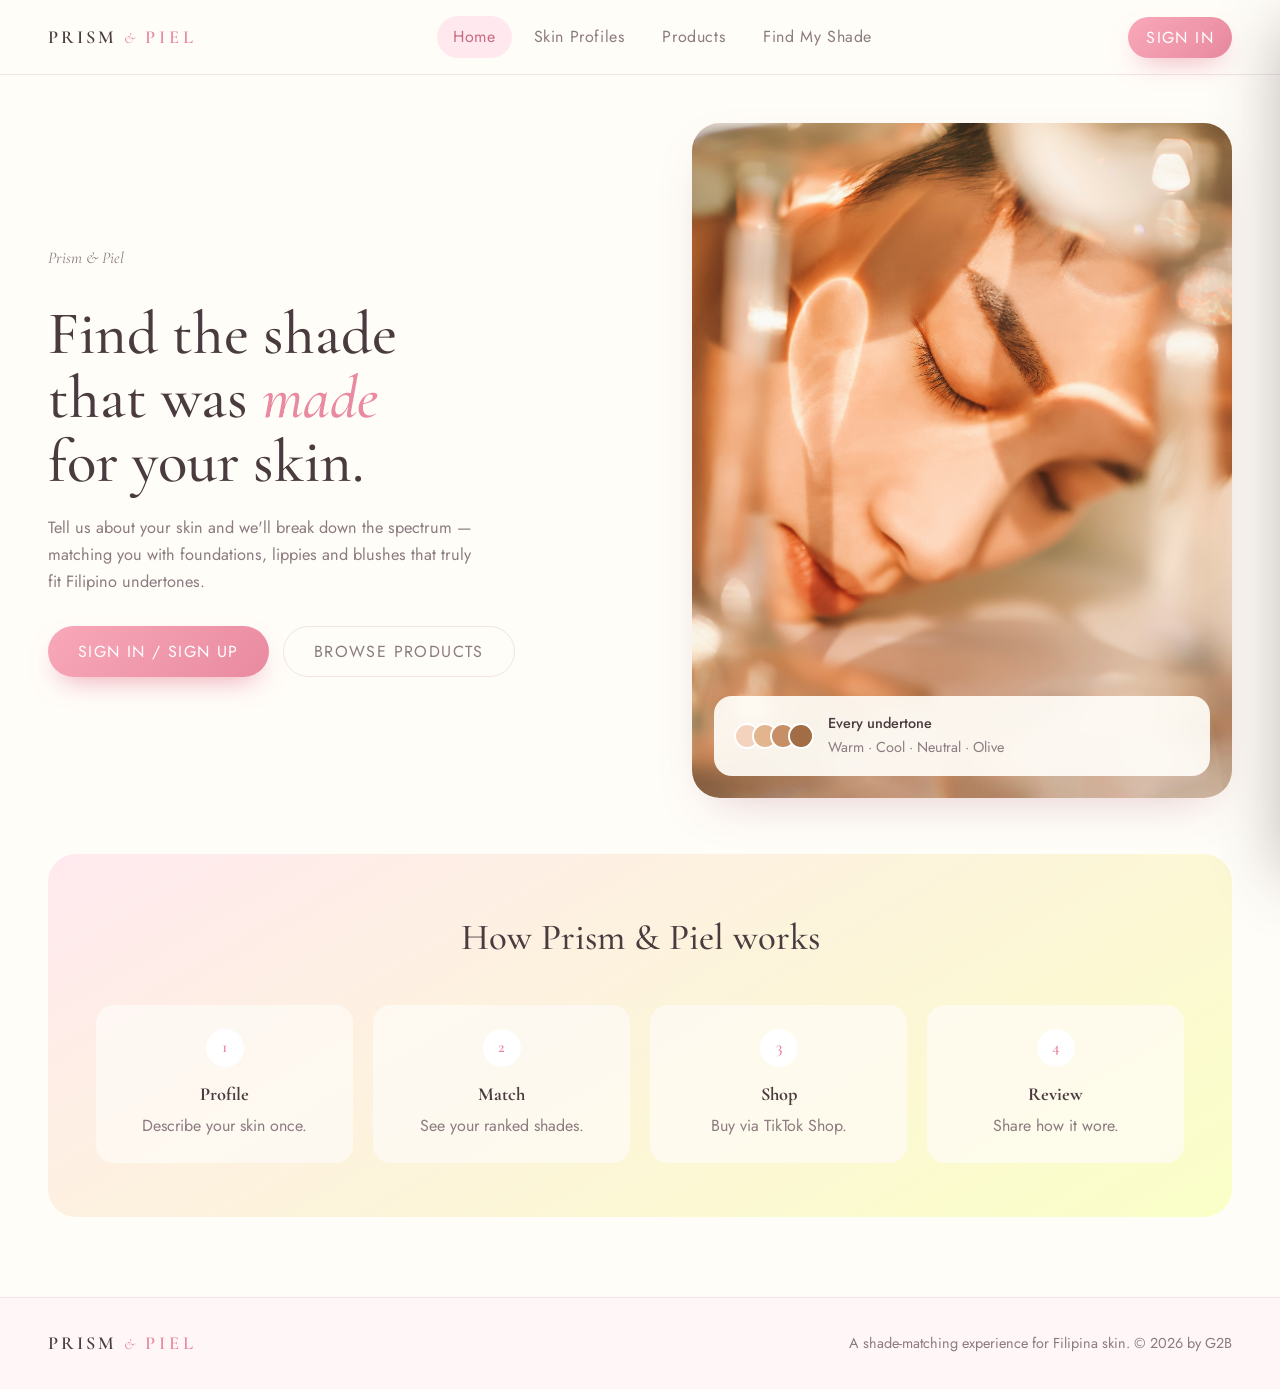
==== commit 9a89dcb7: "fix bug" ====
--- a/frontend/index.html
+++ b/frontend/index.html
@@ -17,28 +17,45 @@
 </head>
 
 <body>
-
   <!-- ============================================================
-       LANDING PAGE  
+       MAIN APP  
        ============================================================ -->
-  <div id="landing" class="landing">
-
-    <header class="landing-topbar">
-      <div class="landing-topbar-inner">
-        <div class="brand-mark brand-mark-sm">
+  <div id="app" class="app">
+
+    <header class="topbar">
+      <div class="topbar-inner">
+        <div class="brand-mark brand-mark-sm" data-nav="home">
           <span class="brand-prism">PRISM</span>
           <span class="brand-amp">&amp;</span>
           <span class="brand-piel">PIEL</span>
         </div>
-        <div class="landing-topbar-actions">
-          <button class="btn btn-ghost btn-sm" data-open-auth="login">Sign In</button>
-          <button class="btn btn-primary btn-sm" data-open-auth="signup">Sign Up</button>
-        </div>
+
+        <nav class="nav" id="main-nav">
+          <a href="#" class="nav-link" data-nav="home">Home</a>
+          <a href="#" class="nav-link" data-nav="profiles">Skin Profiles</a>
+          <a href="#" class="nav-link" data-nav="products">Products</a>
+          <a href="#" class="nav-link" data-nav="recommend">Find My Shade</a>
+        </nav>
+
+        <div class="topbar-right">
+          <!-- shown when signed in -->
+          <span class="user-chip" id="user-chip">
+            <span class="user-avatar" id="user-avatar">P</span>
+            <span class="user-name" id="user-name">Guest</span>
+          </span>
+          <button class="btn btn-ghost btn-sm" id="btn-logout">Sign out</button>
+          <!-- shown when browsing as guest -->
+          <button class="btn btn-primary btn-sm hidden" id="btn-guest-signin"
+                  data-open-auth="login">Sign In</button>
+        </div>
+
+        <button class="nav-toggle" id="nav-toggle" aria-label="Menu">&#9776;</button>
       </div>
     </header>
 
-    <main class="landing-main">
-      <!-- Hero -->
+    <main class="main" id="view-root">
+      <!-- LANDING PAGE -->
+      <div id="view-landing" class="view">
       <section class="hero">
         <div class="hero-copy">
           <p class="hero-kicker">Prism &amp; Piel</p>
@@ -93,63 +110,10 @@
           </div>
         </div>
       </section>
-
-    </main>
-
-    <footer class="footer">
-      <div class="footer-inner">
-        <div class="brand-mark brand-mark-sm">
-          <span class="brand-prism">PRISM</span>
-          <span class="brand-amp">&amp;</span>
-          <span class="brand-piel">PIEL</span>
-        </div>
-        <p>A shade-matching experience for Filipina skin. &copy; 2026 by G2B</p>
       </div>
-    </footer>
-
-  </div><!-- /#landing -->
-
-
-  <!-- ============================================================
-       MAIN APP  
-       ============================================================ -->
-  <div id="app" class="app hidden">
-
-    <header class="topbar">
-      <div class="topbar-inner">
-        <div class="brand-mark brand-mark-sm" data-nav="home">
-          <span class="brand-prism">PRISM</span>
-          <span class="brand-amp">&amp;</span>
-          <span class="brand-piel">PIEL</span>
-        </div>
-
-        <nav class="nav" id="main-nav">
-          <a href="#" class="nav-link" data-nav="home">Home</a>
-          <a href="#" class="nav-link" data-nav="profiles">Skin Profiles</a>
-          <a href="#" class="nav-link" data-nav="products">Products</a>
-          <a href="#" class="nav-link" data-nav="recommend">Find My Shade</a>
-        </nav>
-
-        <div class="topbar-right">
-          <!-- shown when signed in -->
-          <span class="user-chip" id="user-chip">
-            <span class="user-avatar" id="user-avatar">P</span>
-            <span class="user-name" id="user-name">Guest</span>
-          </span>
-          <button class="btn btn-ghost btn-sm" id="btn-logout">Sign out</button>
-          <!-- shown when browsing as guest -->
-          <button class="btn btn-primary btn-sm hidden" id="btn-guest-signin"
-                  data-open-auth="login">Sign In</button>
-        </div>
-
-        <button class="nav-toggle" id="nav-toggle" aria-label="Menu">&#9776;</button>
-      </div>
-    </header>
-
-    <main class="main" id="view-root">
 
       <!-- ============ HOME ============ -->
-      <div id="view-home" class="view">
+      <div id="view-home" class="view hidden">
 
         <div class="welcome-band">
           <div>
--- a/frontend/css/style.css
+++ b/frontend/css/style.css
@@ -1917,51 +1917,7 @@
 
 .product-layout { align-items: start; }
 
-.landing {
-  min-height: 100vh;
-  display: flex;
-  flex-direction: column;
-  background: var(--paper);
-}
-
-.landing-topbar {
-  position: sticky;
-  top: 0;
-  z-index: 30;
-  background: rgba(255, 253, 248, 0.92);
-  backdrop-filter: blur(10px);
-  border-bottom: 1px solid var(--line);
-}
-.landing-topbar-inner {
-  max-width: 1240px;
-  margin: 0 auto;
-  padding: 16px 28px;
-  display: flex;
-  align-items: center;
-  justify-content: space-between;
-  gap: 16px;
-}
-.landing-topbar-actions {
-  display: flex;
-  gap: 8px;
-}
-
-.landing-main {
-  flex: 1;
-  max-width: 1240px;
-  width: 100%;
-  margin: 0 auto;
-  padding: 56px 28px 80px;
-}
-
-.landing-main .hero {
-  margin-bottom: 56px;
-}
-
-@media (max-width: 760px) {
-  .landing-topbar-actions .btn-ghost { display: none; }
-  .landing-main { padding: 32px 18px 56px; }
-}
+#view-landing .hero { margin-bottom: 56px; }
 
 .modal-auth { max-width: 460px; }
 .modal-auth .auth-form { animation: fadeUp .3s ease; }
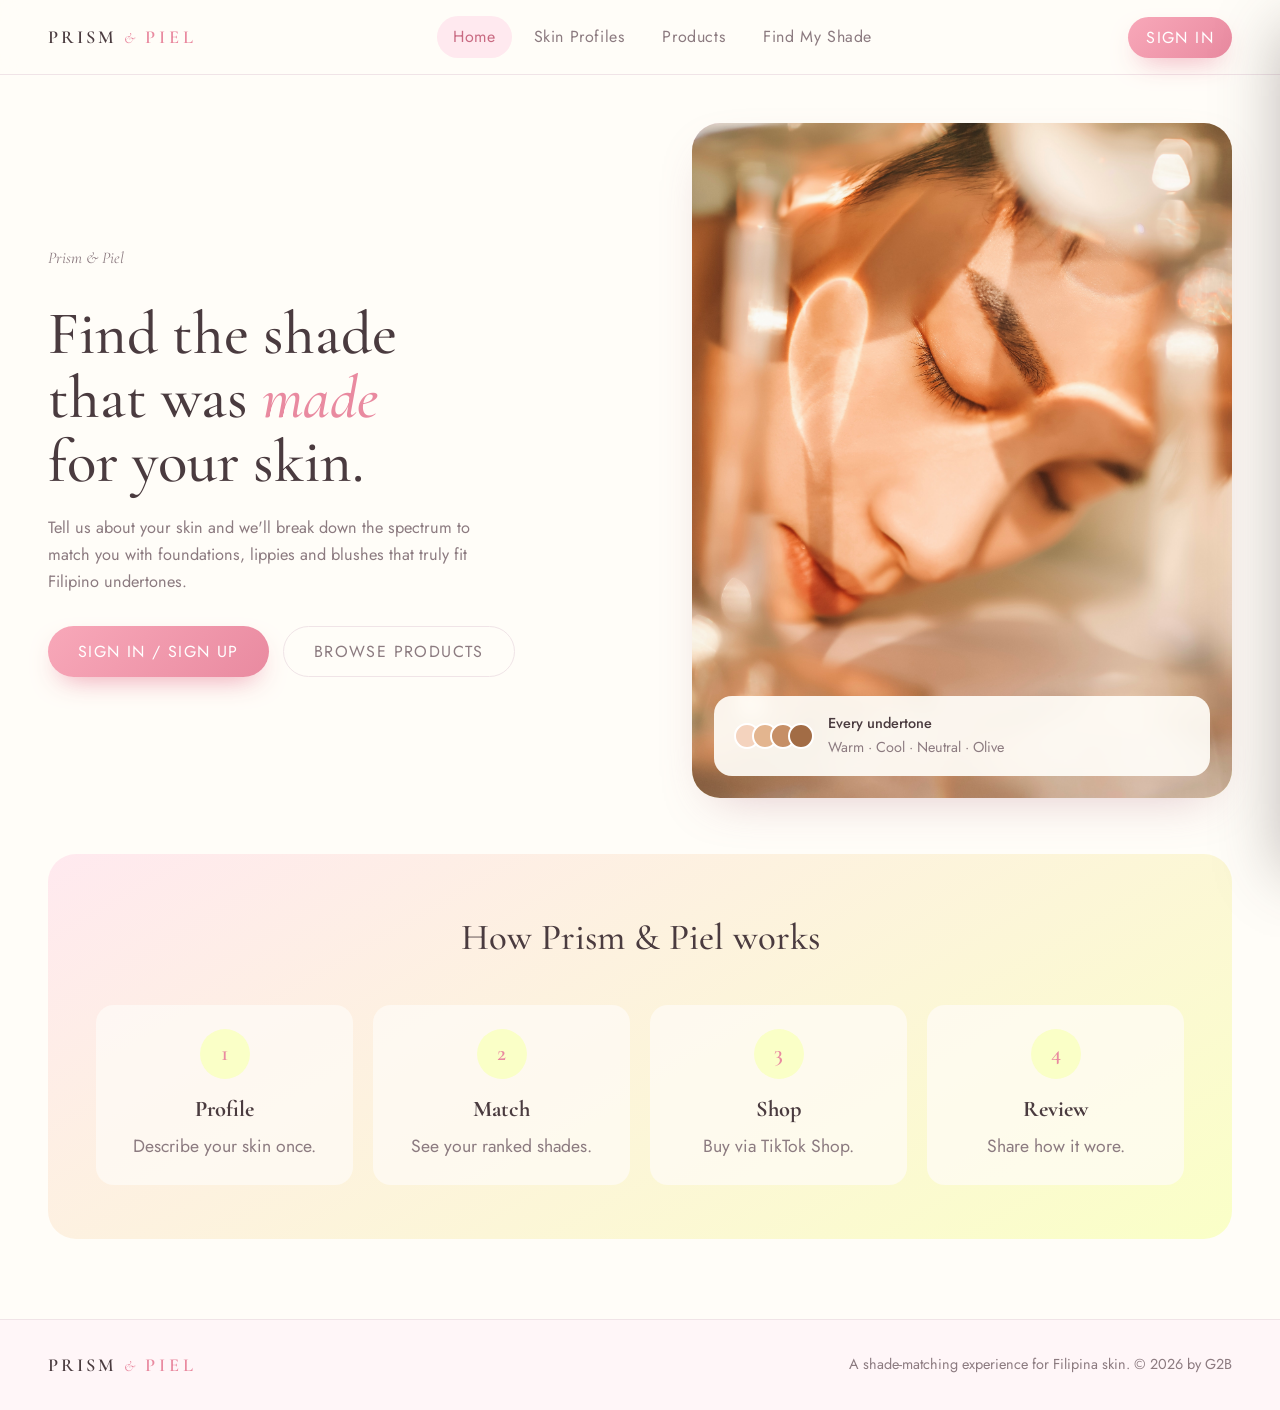
==== commit 93b0bf0b: "some touches" ====
--- a/frontend/index.html
+++ b/frontend/index.html
@@ -60,8 +60,8 @@
         <div class="hero-copy">
           <p class="hero-kicker">Prism &amp; Piel</p>
           <h1>Find the shade<br />that was <em>made</em><br />for your skin.</h1>
-          <p>Tell us about your skin and we'll break down the spectrum &mdash;
-             matching you with foundations, lippies and blushes that truly fit
+          <p>Tell us about your skin and we'll break down the spectrum to 
+             match you with foundations, lippies and blushes that truly fit
              Filipino undertones.</p>
           <div class="hero-actions">
             <button class="btn btn-primary" data-open-auth="login">Sign In / Sign Up</button>
--- a/frontend/css/style.css
+++ b/frontend/css/style.css
@@ -86,21 +86,21 @@
 
 .brand-prism {
   font-family: var(--serif);
-  font-size: 1.5rem;
+  font-size: 1.1rem;
   font-weight: 600;
   color: var(--charcoal);
 }
 
 .brand-amp {
   font-family: var(--serif);
-  font-size: 1.1rem;
+  font-size: 0.7rem;
   font-style: italic;
   color: var(--pink-500);
 }
 
 .brand-piel {
   font-family: var(--serif);
-  font-size: 1.5rem;
+  font-size: 1.1rem;
   font-weight: 600;
   color: var(--pink-500);
   letter-spacing: 4px;
@@ -687,14 +687,14 @@
   font-weight: 600;
   font-size: 2.05rem;
   color: var(--charcoal);
-  margin-bottom: 5px;
-  padding-top: 50px;
+  margin-bottom: 2px;
+  padding-top: 5px;
 }
 
 .landingPage-desc {
   color: var(--charcoal-soft);
   font-size: 0.98rem;
-  margin-bottom: 28px;
+  margin-bottom: 20px;
 }
 
 .landingPage-body .auth-field {
@@ -952,7 +952,7 @@
 .section-kicker {
   font-family: var(--serif);
   font-style: italic;
-  font-size: 1.1rem;
+  font-size: 1.3rem;
   color: var(--pink-500);
   margin-bottom: 4px;
 }
@@ -993,7 +993,7 @@
 .hero-kicker {
   font-family: var(--serif);
   font-style: italic;
-  font-size: 1.3rem;
+  font-size: 1.5rem;
   color: var(--pink-500);
   margin-bottom: 14px;
 }
@@ -1149,28 +1149,29 @@
 }
 
 .step-num {
-  width: 38px;
-  height: 38px;
+  width: 50px;
+  height: 50px;
   margin: 0 auto 12px;
   border-radius: 50%;
-  background: #fff;
+  background: var(--cream);
   color: var(--pink-500);
   font-family: var(--serif);
   font-weight: 600;
   display: flex;
   align-items: center;
+  font-size: 1.4rem;
   justify-content: center;
 }
 
 .step h4 {
   font-family: var(--serif);
-  font-size: 1.15rem;
+  font-size: 1.4rem;
   color: var(--charcoal);
   margin-bottom: 4px;
 }
 
 .step p {
-  font-size: 1.0rem;
+  font-size: 1.1rem;
   color: var(--charcoal-soft);
 }
 
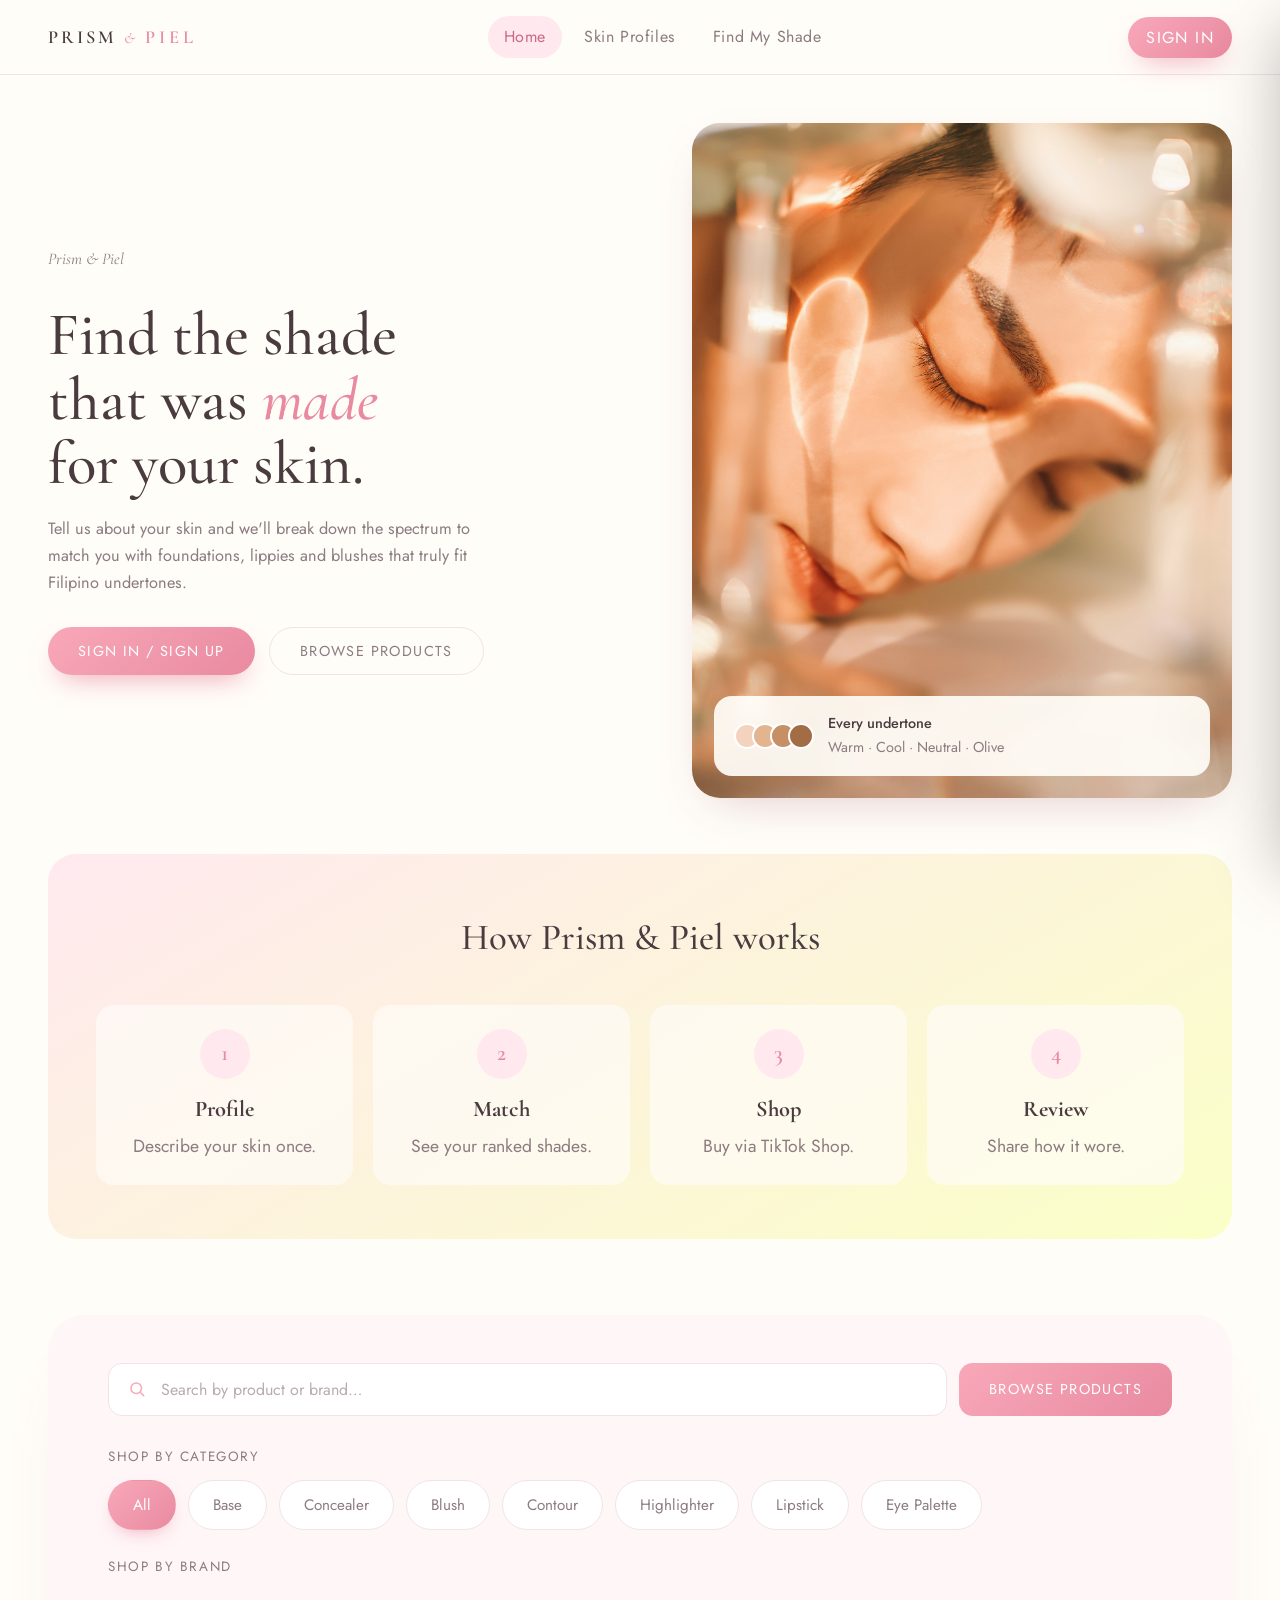
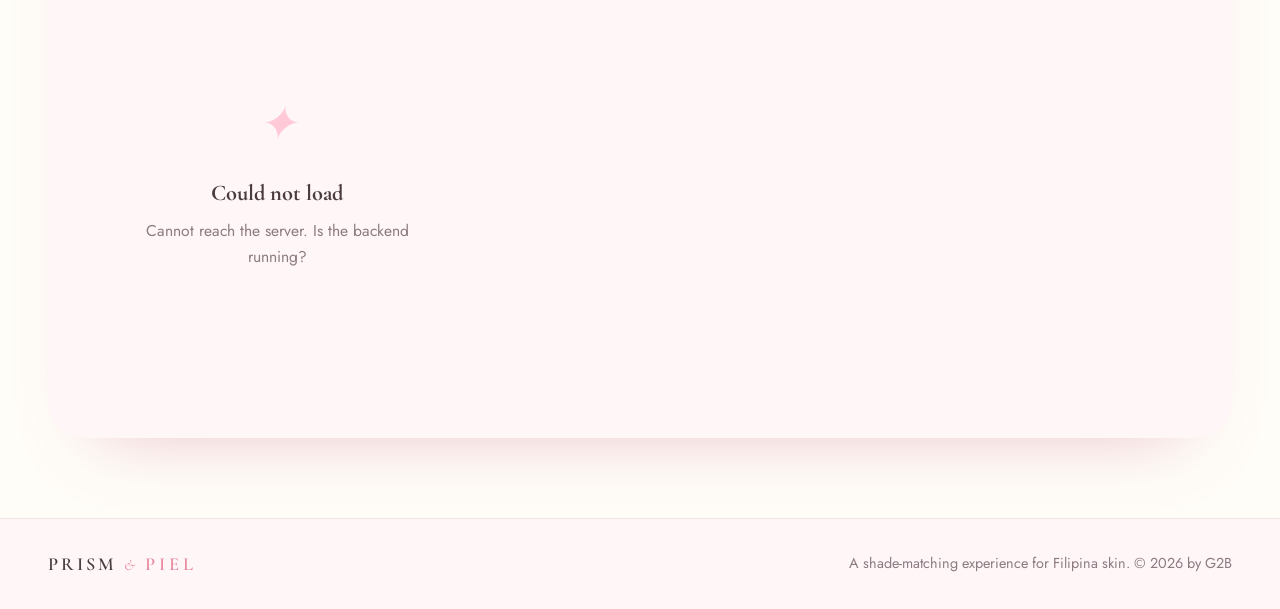
==== commit 558b018a: "homepage redo" ====
--- a/frontend/index.html
+++ b/frontend/index.html
@@ -33,7 +33,6 @@
         <nav class="nav" id="main-nav">
           <a href="#" class="nav-link" data-nav="home">Home</a>
           <a href="#" class="nav-link" data-nav="profiles">Skin Profiles</a>
-          <a href="#" class="nav-link" data-nav="products">Products</a>
           <a href="#" class="nav-link" data-nav="recommend">Find My Shade</a>
         </nav>
 
@@ -110,6 +109,8 @@
           </div>
         </div>
       </section>
+
+      <div id="landing-products" class="products-section"></div>
       </div>
 
       <!-- ============ HOME ============ -->
@@ -117,7 +118,6 @@
 
         <div class="welcome-band">
           <div>
-            <p class="welcome-kicker" id="home-kicker">Good to see you</p>
             <h1 class="welcome-title">Welcome<span id="home-comma">,</span> <em id="welcome-name">there</em>.</h1>
             <p class="welcome-sub" id="home-sub">Here's a quick look at what's waiting for you.</p>
           </div>
@@ -133,26 +133,6 @@
           </div>
         </div>
 
-        <div class="feature-row">
-          <div class="feature-card feature-card-action" data-nav="profiles">
-            <div class="feature-num">01</div>
-            <h3>Skin Profiles</h3>
-            <p>Save your skin details so we can match the right shades for you.</p>
-            <span class="feature-link">Manage profiles &rarr;</span>
-          </div>
-          <div class="feature-card feature-card-action" data-nav="products">
-            <div class="feature-num">02</div>
-            <h3>Browse Products</h3>
-            <p>Explore foundations, lippies and blushes from Filipino brands.</p>
-            <span class="feature-link">Open catalog &rarr;</span>
-          </div>
-          <div class="feature-card feature-card-action" data-nav="recommend">
-            <div class="feature-num">03</div>
-            <h3>Find My Shade</h3>
-            <p>Get ranked recommendations from your active skin profile.</p>
-            <span class="feature-link">Match me &rarr;</span>
-          </div>
-        </div>
 
         <div id="home-top-picks">
           <div class="section-head">
@@ -164,6 +144,9 @@
             <div class="loading">Finding your shades&hellip;</div>
           </div>
         </div>
+
+      
+        <div id="home-products" class="products-section"></div>
 
       </div><!-- /view-home -->
 
@@ -197,42 +180,6 @@
           </div>
         </div>
       </div><!-- /view-profiles -->
-
-
-      <!-- ============ PRODUCTS ============ -->
-      <div id="view-products" class="view hidden">
-        <div class="section-head">
-          <p class="section-kicker">The collection</p>
-          <h2 class="section-title">Browse Products</h2>
-          <p class="section-sub">Foundations, lippies, blushes and more from local
-             and international brands available on TikTok Shop PH.</p>
-        </div>
-
-        <div class="filter-block">
-          <p class="filter-block-label">Shop by category</p>
-          <div class="filter-chips" id="product-cat-chips">
-            <button class="filter-chip active" data-cat="">All</button>
-            <button class="filter-chip" data-cat="Base">Base</button>
-            <button class="filter-chip" data-cat="Concealer">Concealer</button>
-            <button class="filter-chip" data-cat="Blush">Blush</button>
-            <button class="filter-chip" data-cat="Contour">Contour</button>
-            <button class="filter-chip" data-cat="Highlighter">Highlighter</button>
-            <button class="filter-chip" data-cat="Lipstick">Lipstick</button>
-            <button class="filter-chip" data-cat="Eye Palette">Eye Palette</button>
-          </div>
-        </div>
-
-        <div class="filter-block">
-          <p class="filter-block-label">Shop by brand</p>
-          <div class="filter-chips" id="product-brand-chips">
-            <div class="loading">Loading brands&hellip;</div>
-          </div>
-        </div>
-
-        <div class="card-grid" id="products-grid">
-          <div class="loading">Loading products&hellip;</div>
-        </div>
-      </div><!-- /view-products -->
 
 
       <!-- ============ FIND MY SHADE ============ -->
--- a/frontend/css/style.css
+++ b/frontend/css/style.css
@@ -28,7 +28,6 @@
   --shadow-sm: 0 8px 24px -14px rgba(180, 120, 135, 0.4);
 }
 
-
 * {
   margin: 0;
   padding: 0;
@@ -63,7 +62,6 @@
 .hidden {
   display: none !important;
 }
-
 
 .brand-mark {
   display: flex;
@@ -75,15 +73,6 @@
   user-select: none;
 }
 
-.landingPage-pov-kicker {
-  font-family: var(--serif);
-  font-style: italic;
-  font-size: 1.2rem;
-  letter-spacing: 1px;
-  margin-bottom: 14px;
-  opacity: 0.95;
-}
-
 .brand-prism {
   font-family: var(--serif);
   font-size: 1.1rem;
@@ -117,7 +106,7 @@
 
 .btn {
   font-family: var(--sans);
-  font-size: 1.0rem;
+  font-size: 0.9rem;
   font-weight: 400;
   letter-spacing: 1.4px;
   text-transform: uppercase;
@@ -125,6 +114,11 @@
   border: none;
   border-radius: 100px;
   cursor: pointer;
+  display: inline-flex;
+  align-items: center;
+  justify-content: center;
+  text-decoration: none;
+  box-sizing: border-box;
   transition: transform .25s ease, box-shadow .25s ease, background .25s ease;
 }
 
@@ -164,6 +158,7 @@
 }
 
 .btn-block {
+  display: flex;
   width: 100%;
 }
 
@@ -182,6 +177,87 @@
   background: var(--pink-100);
 }
 
+.link-unavailable {
+  display: block;
+  font-family: var(--sans);
+  font-size: 0.84rem;
+  letter-spacing: 0.4px;
+  color: var(--charcoal-faint);
+  font-style: italic;
+}
+
+.products-more {
+  display: flex;
+  justify-content: center;
+  margin-top: 28px;
+}
+
+.products-section {
+  margin-top: 76px;
+  padding: 34px clamp(22px, 5vw, 60px) 52px;
+  background: var(--pink-50);
+  border-radius: 36px;
+  box-shadow: 0 40px 70px -50px rgba(201, 106, 130, .45);
+}
+
+.pp-search-row {
+  display: flex;
+  align-items: stretch;
+  flex-wrap: wrap;
+  gap: 12px;
+  margin: 14px 0 30px;
+}
+.pp-search {
+  position: relative;
+  flex: 1 1 260px;
+}
+.pp-browse-btn {
+  flex: 0 0 auto;
+  white-space: nowrap;
+  border-radius: 14px;
+  box-shadow: none;
+}
+.pp-browse-btn:hover {
+  transform: none;
+  box-shadow: none;
+}
+.pp-search-icon {
+  position: absolute;
+  left: 20px;
+  top: 50%;
+  transform: translateY(-50%);
+  width: 18px;
+  height: 18px;
+  color: var(--pink-400);
+  pointer-events: none;
+}
+.pp-search-input {
+  width: 100%;
+  height: 100%;
+  box-sizing: border-box;
+  font-family: var(--sans);
+  font-size: 1rem;
+  color: var(--charcoal);
+  padding: 14px 22px 14px 52px;
+  border-radius: 14px;
+  border: 1.5px solid var(--line);
+  background: var(--surface);
+  transition: border-color .2s ease, box-shadow .2s ease;
+}
+.pp-search-input::placeholder { color: var(--charcoal-faint); }
+.pp-search-input:focus {
+  outline: none;
+  border-color: var(--pink-400);
+  box-shadow: 0 0 0 4px var(--pink-100);
+}
+
+@media (max-width: 540px) {
+  .pp-browse-btn { flex: 1 1 100%; }
+}
+
+.p-shop { margin-top: auto; }
+.p-card .swatch-row { margin-bottom: 12px; }
+p.link-unavailable.p-shop { margin-bottom: 0; }
 
 .field {
   display: block;
@@ -241,7 +317,6 @@
   margin-bottom: 4px;
 }
 
-
 .check-group {
   display: flex;
   flex-wrap: wrap;
@@ -275,7 +350,6 @@
   color: #fff;
 }
 
-
 .filter-block {
   margin-bottom: 26px;
 }
@@ -319,45 +393,6 @@
   box-shadow: 0 8px 20px -10px rgba(233, 138, 160, 0.9);
 }
 
-
-.product-layout {
-  display: grid;
-  grid-template-columns: 1fr 380px;
-  gap: 28px;
-  align-items: start;
-}
-
-.product-layout.no-detail {
-  grid-template-columns: 1fr;
-}
-
-.detail-panel {
-  position: sticky;
-  top: 90px;
-  background: var(--surface);
-  border: 1px solid var(--line);
-  border-radius: var(--radius-lg);
-  overflow: hidden;
-  max-height: calc(100vh - 120px);
-  overflow-y: auto;
-}
-
-.detail-thumb {
-  aspect-ratio: 4 / 3;
-  background: repeating-linear-gradient(45deg, #f4eef0, #f4eef0 14px, #efe7ea 14px, #efe7ea 28px);
-  display: flex;
-  align-items: center;
-  justify-content: center;
-  color: var(--charcoal-faint);
-  font-size: 0.82rem;
-  letter-spacing: 1px;
-  text-transform: uppercase;
-}
-
-.detail-body {
-  padding: 24px;
-}
-
 .detail-brand {
   font-size: 0.82rem;
   letter-spacing: 1.8px;
@@ -442,246 +477,10 @@
   margin-top: 4px;
 }
 
-.detail-placeholder {
-  text-align: center;
-  padding: 60px 28px;
-  color: var(--charcoal-soft);
-}
-
-.detail-placeholder .empty-mark {
-  font-size: 2.6rem;
-  color: var(--pink-200);
-  margin-bottom: 8px;
-}
-
-.detail-placeholder h3 {
-  font-family: var(--serif);
-  font-size: 1.3rem;
-  color: var(--charcoal);
-  margin-bottom: 4px;
-}
-
-.detail-placeholder p {
-  font-size: 0.92rem;
-}
-
-.p-card.selected {
-  border-color: var(--pink-400);
-  box-shadow: 0 0 0 3px var(--pink-100);
-}
-
 .p-card {
   cursor: pointer;
 }
 
-.landingPage-screen {
-  min-height: 100vh;
-  display: flex;
-  align-items: center;
-  justify-content: center;
-  padding: 48px 36px;
-  position: relative;
-  overflow-y: auto;
-  background:
-    radial-gradient(760px 420px at 14% 10%, rgba(255, 255, 255, 0.26), transparent 62%),
-    radial-gradient(640px 540px at 90% 94%, rgba(201, 106, 130, 0.42), transparent 60%),
-    linear-gradient(158deg, var(--cream) 0%, var(--pink-100) 45%, var(--pink-400) 44%, var(--pink-500) 50%);
-}
-
-.landingPage-card {
-  position: relative;
-  width: 100%;
-  min-height: 600px;
-  display: flex;
-  background: var(--paper);
-  border-radius: var(--radius-lg);
-  overflow: hidden;
-  box-shadow:
-    0 50px 100px -44px rgba(120, 48, 64, 0.60),
-    0 16px 40px -22px rgba(120, 48, 64, 0.42);
-  animation: fadeUp .55s ease;
-}
-
-.landingPage-hero {
-  position: relative;
-  flex: 0 0 46%;
-  display: flex;
-  flex-direction: column;
-  justify-content: center;
-  padding: 56px 96px 56px 56px;
-  color: #fff;
-  overflow: hidden;
-  background-color: var(--pink-400);
-  background-size: cover;
-  background-position: 50% 22%;
-}
-
-.landingPage-hero::before {
-  content: "";
-  position: absolute;
-  inset: 0;
-  z-index: 0;
-  background: linear-gradient(154deg,
-    rgba(233, 138, 160, 0.83) 0%,
-    rgba(201, 106, 130, 0.90) 56%,
-    rgba(150, 73, 92, 0.93) 100%);
-}
-
-.landingPage-hero-deco {
-  position: absolute;
-  top: -92px;
-  right: -98px;
-  width: 340px;
-  height: 340px;
-  z-index: 1;
-  opacity: 0.22;
-  pointer-events: none;
-}
-
-.landingPage-hero-content {
-  position: relative;
-  z-index: 2;
-}
-
-.landingPage-hero .brand-mark {
-  margin-bottom: 26px;
-  letter-spacing: 3px;
-}
-
-.landingPage-hero .brand-prism { color: #fff; }
-.landingPage-hero .brand-amp   { color: #FFE3D3; }
-.landingPage-hero .brand-piel  { color: #FFE3D3; }
-
-.landingPage-kicker {
-  font-family: var(--serif);
-  font-style: italic;
-  font-size: 1.12rem;
-  letter-spacing: .4px;
-  color: #FFE3D3;
-  margin-bottom: 10px;
-  animation: fadeUp .6s ease .05s both;
-}
-
-.landingPage-headline {
-  font-family: var(--serif);
-  font-weight: 500;
-  font-size: 2.4rem;
-  line-height: 1.14;
-  margin-bottom: 14px;
-  animation: fadeUp .6s ease .12s both;
-}
-
-.landingPage-hero-sub {
-  font-size: 1rem;
-  font-weight: 300;
-  line-height: 1.62;
-  color: rgba(255, 255, 255, 0.92);
-  margin-bottom: 26px;
-  animation: fadeUp .6s ease .19s both;
-}
-
-.landingPage-perks {
-  list-style: none;
-  display: flex;
-  flex-direction: column;
-  gap: 15px;
-  margin-bottom: 28px;
-}
-
-.landingPage-perks li {
-  display: flex;
-  gap: 13px;
-  align-items: flex-start;
-  font-size: 0.97rem;
-  line-height: 1.5;
-  color: rgba(255, 255, 255, 0.93);
-  animation: fadeUp .6s ease both;
-}
-
-.landingPage-perks li:nth-child(1) { animation-delay: .26s; }
-.landingPage-perks li:nth-child(2) { animation-delay: .33s; }
-.landingPage-perks li:nth-child(3) { animation-delay: .40s; }
-
-.landingPage-perks b {
-  font-weight: 500;
-  color: #fff;
-}
-
-.perk-mark {
-  flex-shrink: 0;
-  width: 28px;
-  height: 28px;
-  margin-top: 1px;
-  border-radius: 50%;
-  background: rgba(255, 255, 255, 0.18);
-  border: 1px solid rgba(255, 255, 255, 0.40);
-  display: flex;
-  align-items: center;
-  justify-content: center;
-  font-size: 0.76rem;
-  color: #fff;
-}
-
-.landingPage-trust {
-  display: flex;
-  align-items: center;
-  gap: 13px;
-  padding-top: 20px;
-  border-top: 1px solid rgba(255, 255, 255, 0.24);
-  animation: fadeUp .6s ease .47s both;
-}
-
-.landingPage-trust-swatches { display: flex; }
-
-.landingPage-trust-swatches span {
-  width: 26px;
-  height: 26px;
-  border-radius: 50%;
-  border: 2px solid rgba(255, 255, 255, 0.92);
-  margin-left: -9px;
-}
-
-.landingPage-trust-swatches span:first-child { margin-left: 0; }
-
-.landingPage-trust p {
-  font-size: 0.86rem;
-  line-height: 1.45;
-  color: rgba(255, 255, 255, 0.92);
-}
-
-.landingPage-trust b {
-  color: #fff;
-  font-weight: 500;
-}
-
-.landingPage-wave-v {
-  position: absolute;
-  top: 0;
-  bottom: 0;
-  left: 46%;
-  width: 180px;
-  transform: translateX(-50%);
-  z-index: 3;
-  display: block;
-}
-
-.landingPage-wave-h { display: none; }
-
-.landingPage-body {
-  flex: 1;
-  display: flex;
-  flex-direction: column;
-  justify-content: center;
-  padding: 56px 64px;
-}
-
-.landingPage-form {
-  width: 100%;
-  max-width: 396px;
-  margin: 0 auto;
-  animation: fadeUp .5s ease;
-}
-
 .landingPage-title {
   font-family: var(--serif);
   font-weight: 600;
@@ -695,19 +494,6 @@
   color: var(--charcoal-soft);
   font-size: 0.98rem;
   margin-bottom: 20px;
-}
-
-.landingPage-body .auth-field {
-  margin-bottom: 22px;
-}
-
-.landingPage-body .field-label {
-  text-transform: none;
-  letter-spacing: .2px;
-  font-size: 0.83rem;
-  font-weight: 500;
-  color: var(--charcoal);
-  margin-bottom: 6px;
 }
 
 .auth-input {
@@ -735,29 +521,6 @@
   color: var(--pink-500);
 }
 
-.landingPage-body .auth-input input {
-  flex: 1;
-  border: none;
-  background: transparent;
-  border-radius: 0;
-  padding: 4px 0;
-  font-family: var(--sans);
-  font-size: 1rem;
-  font-weight: 400;
-  color: var(--charcoal);
-}
-
-.landingPage-body .auth-input input:focus {
-  outline: none;
-  background: transparent;
-}
-
-.landingPage-body .btn-block {
-  margin-top: 8px;
-  padding-top: 15px;
-  padding-bottom: 15px;
-}
-
 .landingPage-switch {
   text-align: center;
   font-size: 0.96rem;
@@ -773,59 +536,6 @@
 
 .landingPage-switch a:hover {
   color: var(--pink-500);
-}
-
-.landingPage-hint {
-  text-align: center;
-  font-size: 0.86rem;
-  color: var(--charcoal-soft);
-  margin-top: 14px;
-  background: var(--cream);
-  padding: 9px 12px;
-  border-radius: var(--radius-sm);
-}
-
-@media (max-width: 1080px) {
-  .landingPage-hero {
-    flex-basis: 48%;
-    padding: 48px 84px 48px 44px;
-  }
-  .landingPage-wave-v { left: 48%; }
-  .landingPage-headline { font-size: 2.1rem; }
-  .landingPage-body { padding: 48px 48px; }
-}
-
-@media (max-width: 860px) {
-  .landingPage-screen { padding: 32px 18px; }
-  .landingPage-card {
-    flex-direction: column;
-    min-height: 0;
-    max-width: 540px;
-  }
-  .landingPage-hero {
-    flex: none;
-    padding: 40px 44px 96px;
-  }
-  .landingPage-wave-v { display: none; }
-  .landingPage-wave-h {
-    display: block;
-    position: absolute;
-    left: 0;
-    right: 0;
-    bottom: -1px;
-    width: 100%;
-    height: 70px;
-  }
-  .landingPage-body {
-    padding: 32px 44px 40px;
-  }
-  .landingPage-headline { font-size: 2.15rem; }
-}
-
-@media (max-width: 480px) {
-  .landingPage-hero { padding: 34px 28px 88px; }
-  .landingPage-body { padding: 28px 28px 34px; }
-  .landingPage-headline { font-size: 1.85rem; }
 }
 
 /* PASSWORD TOGGLE BUTTON */
@@ -1080,47 +790,6 @@
   font-weight: 500;
 }
 
-.feature-row {
-  display: grid;
-  grid-template-columns: repeat(3, 1fr);
-  gap: 22px;
-  margin-bottom: 72px;
-}
-
-.feature-card {
-  background: var(--surface);
-  border: 1px solid var(--line);
-  border-radius: var(--radius);
-  padding: 30px 26px;
-  transition: transform .3s ease, box-shadow .3s ease;
-}
-
-.feature-card:hover {
-  transform: translateY(-4px);
-  box-shadow: var(--shadow-sm);
-}
-
-.feature-num {
-  font-family: var(--serif);
-  font-style: italic;
-  font-size: 1.6rem;
-  color: var(--pink-300);
-  margin-bottom: 10px;
-}
-
-.feature-card h3 {
-  font-family: var(--serif);
-  font-weight: 600;
-  font-size: 1.35rem;
-  color: var(--charcoal);
-  margin-bottom: 8px;
-}
-
-.feature-card p {
-  font-size: 0.98rem;
-  color: var(--charcoal-soft);
-}
-
 .steps-band {
   background: linear-gradient(150deg, var(--pink-100), var(--cream));
   border-radius: var(--radius-lg);
@@ -1153,7 +822,7 @@
   height: 50px;
   margin: 0 auto 12px;
   border-radius: 50%;
-  background: var(--cream);
+  background: var(--pink-100);
   color: var(--pink-500);
   font-family: var(--serif);
   font-weight: 600;
@@ -1267,12 +936,6 @@
   border-color: transparent;
 }
 
-.p-actions {
-  margin-top: auto;
-  display: flex;
-  gap: 8px;
-}
-
 /* color swatch */
 .swatch {
   width: 22px;
@@ -1292,59 +955,6 @@
   display: flex;
   align-items: center;
   gap: 10px;
-}
-
-/* PROFILE CARD */
-.profile-card {
-  background: var(--surface);
-  border: 1px solid var(--line);
-  border-radius: var(--radius);
-  padding: 24px;
-  transition: transform .3s ease, box-shadow .3s ease;
-}
-
-.profile-card:hover {
-  transform: translateY(-4px);
-  box-shadow: var(--shadow-sm);
-}
-
-.profile-card.selected {
-  border-color: var(--pink-400);
-  box-shadow: 0 0 0 3px var(--pink-100);
-}
-
-.profile-top {
-  display: flex;
-  align-items: center;
-  justify-content: space-between;
-  margin-bottom: 16px;
-}
-
-.profile-label {
-  font-family: var(--serif);
-  font-weight: 600;
-  font-size: 1.4rem;
-  color: var(--charcoal);
-}
-
-.profile-attrs {
-  display: flex;
-  flex-wrap: wrap;
-  gap: 7px;
-  margin-bottom: 16px;
-}
-
-.attr {
-  font-size: 0.93rem;
-  padding: 5px 12px;
-  border-radius: 100px;
-  background: var(--pink-50);
-  color: var(--charcoal-soft);
-}
-
-.attr b {
-  color: var(--pink-600);
-  font-weight: 500;
 }
 
 /* RECOMMENDATION VIEW */
@@ -1388,26 +998,11 @@
   position: relative;
 }
 
-.match-bar {
-  height: 5px;
-  background: var(--pink-100);
-  border-radius: 100px;
-  overflow: hidden;
-  margin-bottom: 6px;
-}
-
-.match-fill {
-  height: 100%;
-  background: linear-gradient(90deg, var(--pink-300), var(--pink-500));
-  border-radius: 100px;
-}
-
 .match-label {
   font-size: 1.0rem;
   color: var(--charcoal-soft);
   margin-bottom: 12px;
 }
-
 
 /* STARS */
 .stars {
@@ -1437,8 +1032,6 @@
   color: var(--pink-400);
 }
 
-
-
 .empty {
   text-align: center;
   padding: 70px 24px;
@@ -1508,7 +1101,6 @@
   font-style: italic;
   font-size: 1.2rem;
 }
-
 
 @media (max-width: 980px) {
   .hero {
@@ -1528,21 +1120,11 @@
     width: 100%;
   }
 
-  .feature-row {
-    grid-template-columns: 1fr;
-  }
-
   .steps-grid {
     grid-template-columns: repeat(2, 1fr);
   }
 
-  .stat-row {
-    grid-template-columns: repeat(2, 1fr);
-  }
-
-  .landingPage-pov {
-    display: none;
-  }
+  
 }
 
 @media (max-width: 760px) {
@@ -1588,15 +1170,10 @@
     grid-template-columns: 1fr;
   }
 
-  .stat-row {
-    grid-template-columns: 1fr;
-  }
-
   .footer-inner {
     flex-direction: column;
     text-align: center;
   }
-
 
   .field-row {
     flex-direction: column;
@@ -1686,7 +1263,6 @@
 .toast.success { background: var(--pink-600); }
 .toast.error   { background: #b04060; }
 
-/* ── WELCOME BAND ─────────────────────────────── */
 .welcome-band {
   background: linear-gradient(135deg, var(--pink-100), var(--cream));
   border-radius: var(--radius-lg);
@@ -1702,7 +1278,7 @@
 .welcome-kicker {
   font-family: var(--serif);
   font-style: italic;
-  font-size: 1rem;
+  font-size: 1.4rem;
   color: var(--pink-500);
   margin-bottom: 4px;
 }
@@ -1751,14 +1327,6 @@
   font-size: 0.76rem;
   color: var(--charcoal-faint);
   letter-spacing: 0.4px;
-}
-
-/* ── PROFILE SELECTOR CHIPS ───────────────────── */
-.profile-selector {
-  display: flex;
-  gap: 14px;
-  flex-wrap: wrap;
-  margin-bottom: 28px;
 }
 
 .profile-chip {
@@ -1785,41 +1353,6 @@
   box-shadow: 0 0 0 3px var(--pink-100);
 }
 
-.profile-chip-label {
-  font-family: var(--serif);
-  font-weight: 600;
-  font-size: 1.15rem;
-  color: var(--charcoal);
-  margin-bottom: 8px;
-}
-
-.profile-chip-add {
-  background: var(--pink-50);
-  border-style: dashed;
-  display: flex;
-  flex-direction: column;
-  align-items: center;
-  justify-content: center;
-  min-height: 88px;
-  color: var(--charcoal-faint);
-  font-size: 0.84rem;
-  letter-spacing: 0.5px;
-  gap: 4px;
-}
-
-.profile-chip-add:hover {
-  background: var(--pink-100);
-  border-color: var(--pink-400);
-  color: var(--pink-600);
-  transform: translateY(-2px);
-}
-
-.profile-chip-add-icon {
-  font-size: 1.6rem;
-  line-height: 1;
-}
-
-/* ── PROFILE DETAIL CARD ──────────────────────── */
 .profile-detail-card {
   background: var(--surface);
   border: 1px solid var(--line);
@@ -1871,30 +1404,10 @@
   color: var(--charcoal);
 }
 
-/* ── PROFILE FORM CARD ────────────────────────── */
-.profile-form-card {
-  background: var(--surface);
-  border: 1px solid var(--line);
-  border-radius: var(--radius-lg);
-  padding: 28px 32px;
-  margin-top: 24px;
-  animation: fadeUp .4s ease;
-}
-
-.profile-form-title {
-  font-family: var(--serif);
-  font-weight: 600;
-  font-size: 1.5rem;
-  color: var(--charcoal);
-  margin-bottom: 22px;
-}
-
-/* ── RECOMMENDATION GRID EMPTY STATE ──────────── */
 #rec-grid > .empty {
   grid-column: 1 / -1;
 }
 
-/* ── RESPONSIVE ───────────────────────────────── */
 @media (max-width: 760px) {
   .welcome-band {
     padding: 24px;
@@ -1906,8 +1419,7 @@
     font-size: 1.6rem;
   }
 
-  .profile-detail-card,
-  .profile-form-card {
+  .profile-detail-card {
     padding: 20px;
   }
 
@@ -1915,8 +1427,6 @@
     grid-template-columns: 1fr 1fr;
   }
 }
-
-.product-layout { align-items: start; }
 
 #view-landing .hero { margin-bottom: 56px; }
 
@@ -1926,23 +1436,6 @@
 .user-chip.hidden,
 #btn-logout.hidden,
 #btn-guest-signin.hidden { display: none !important; }
-
-.feature-card-action {
-  cursor: pointer;
-  position: relative;
-  display: flex;
-  flex-direction: column;
-}
-.feature-link {
-  display: inline-block;
-  margin-top: auto;
-  padding-top: 14px;
-  font-size: 0.88rem;
-  font-weight: 500;
-  letter-spacing: 0.4px;
-  color: var(--pink-600);
-}
-.feature-card-action:hover .feature-link { color: var(--pink-500); }
 
 .profiles-count {
   color: var(--charcoal-soft);
